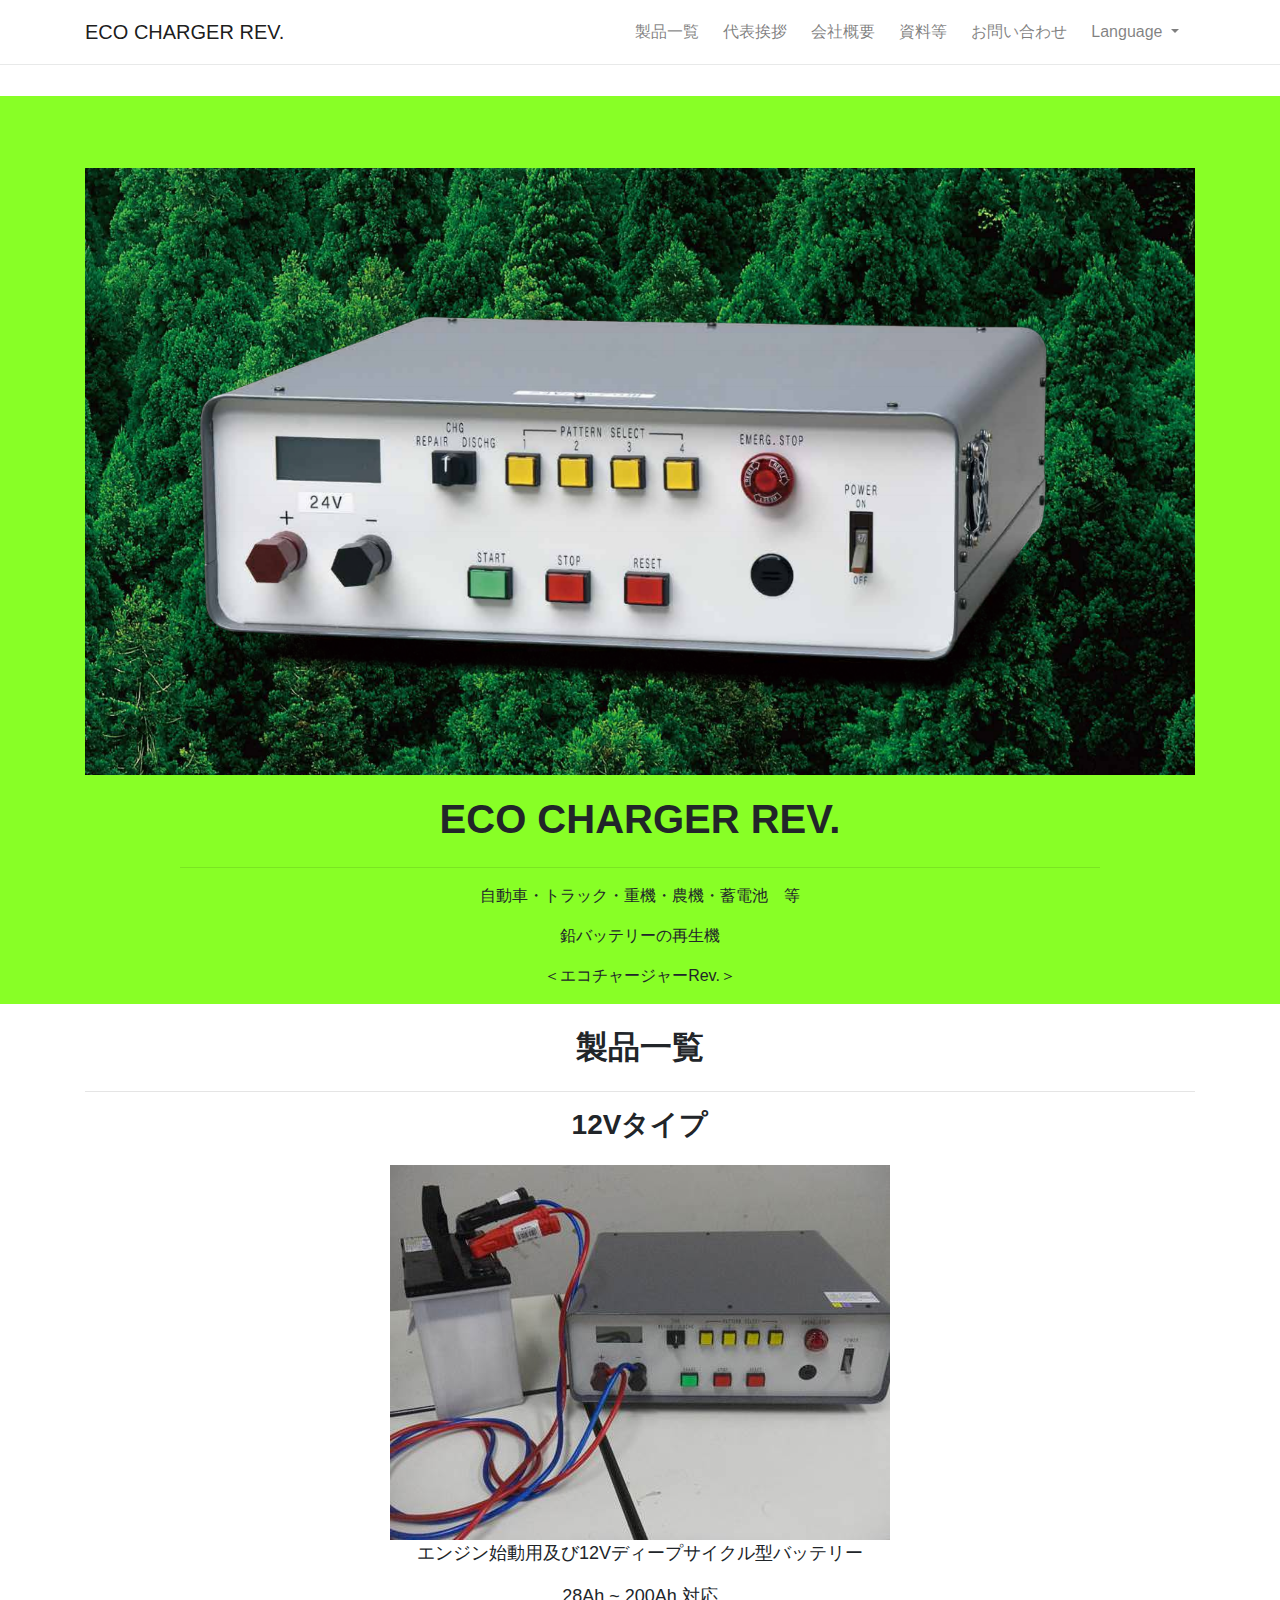
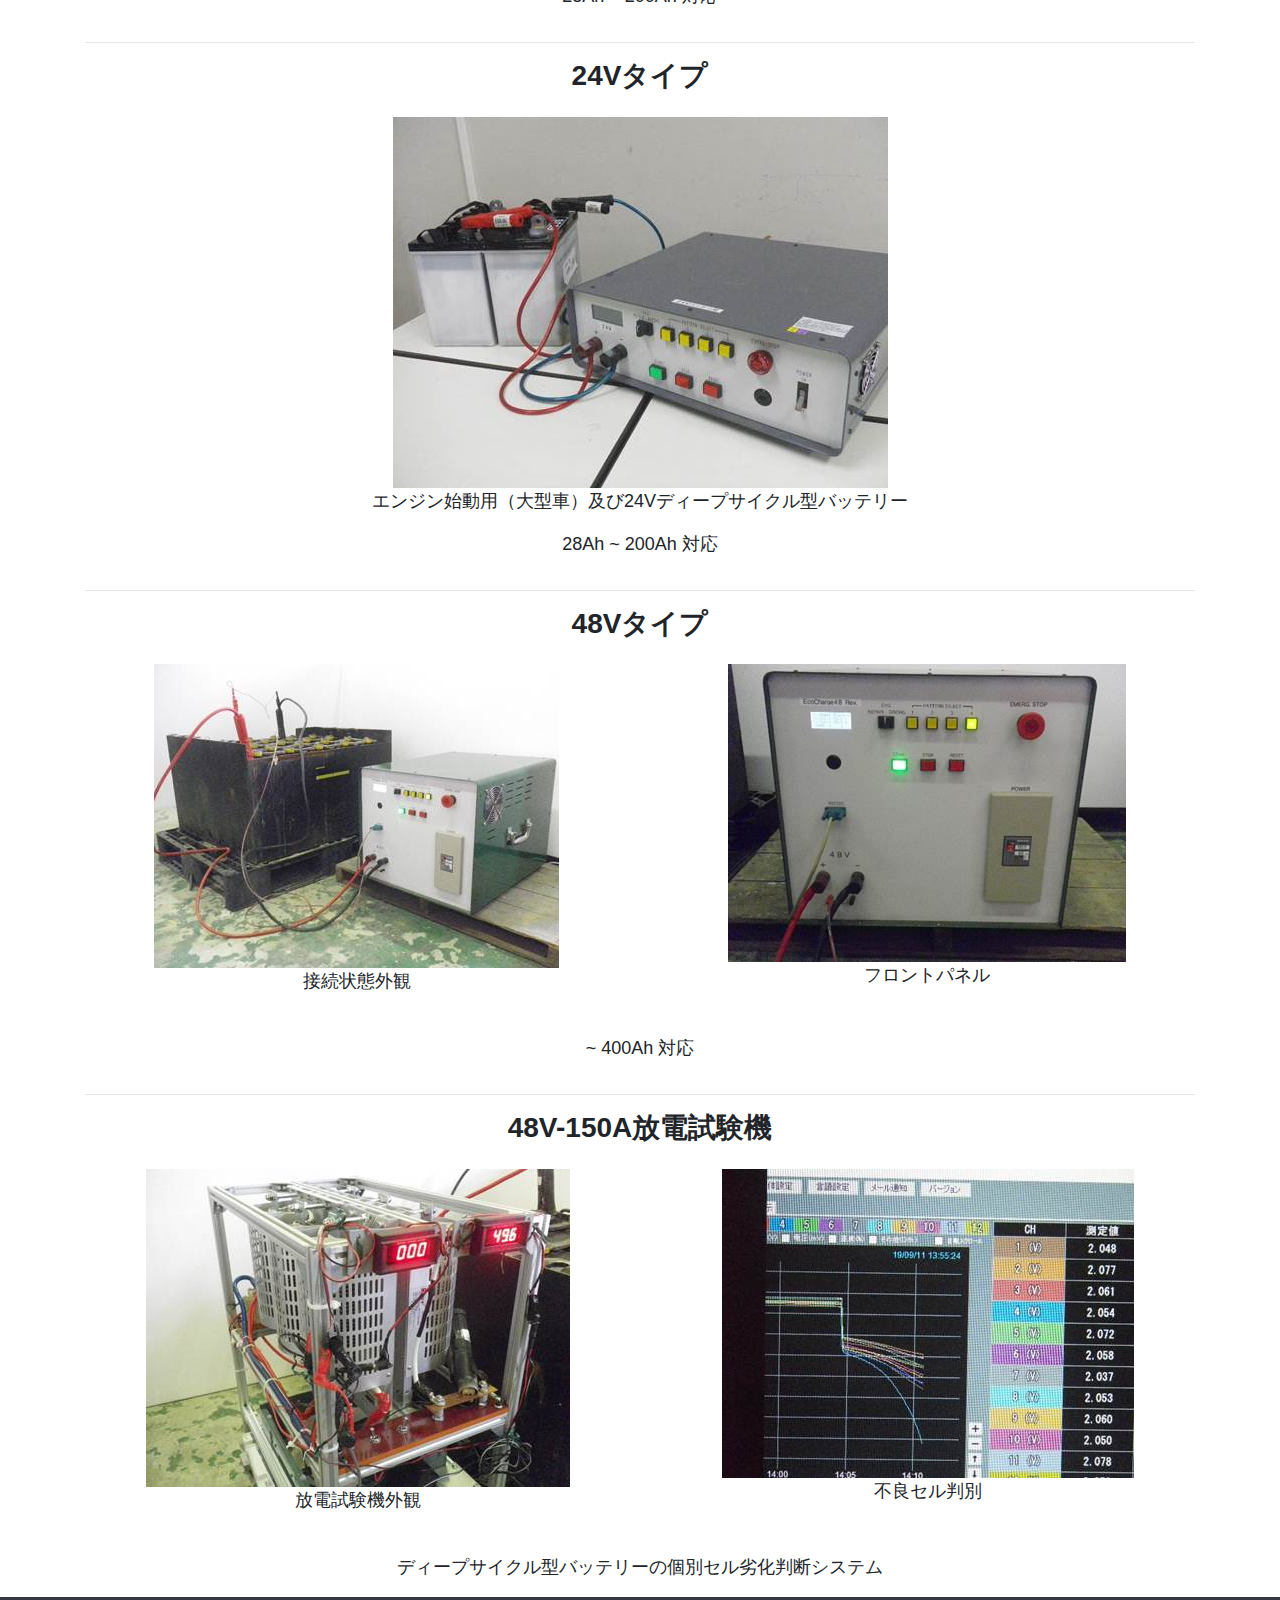
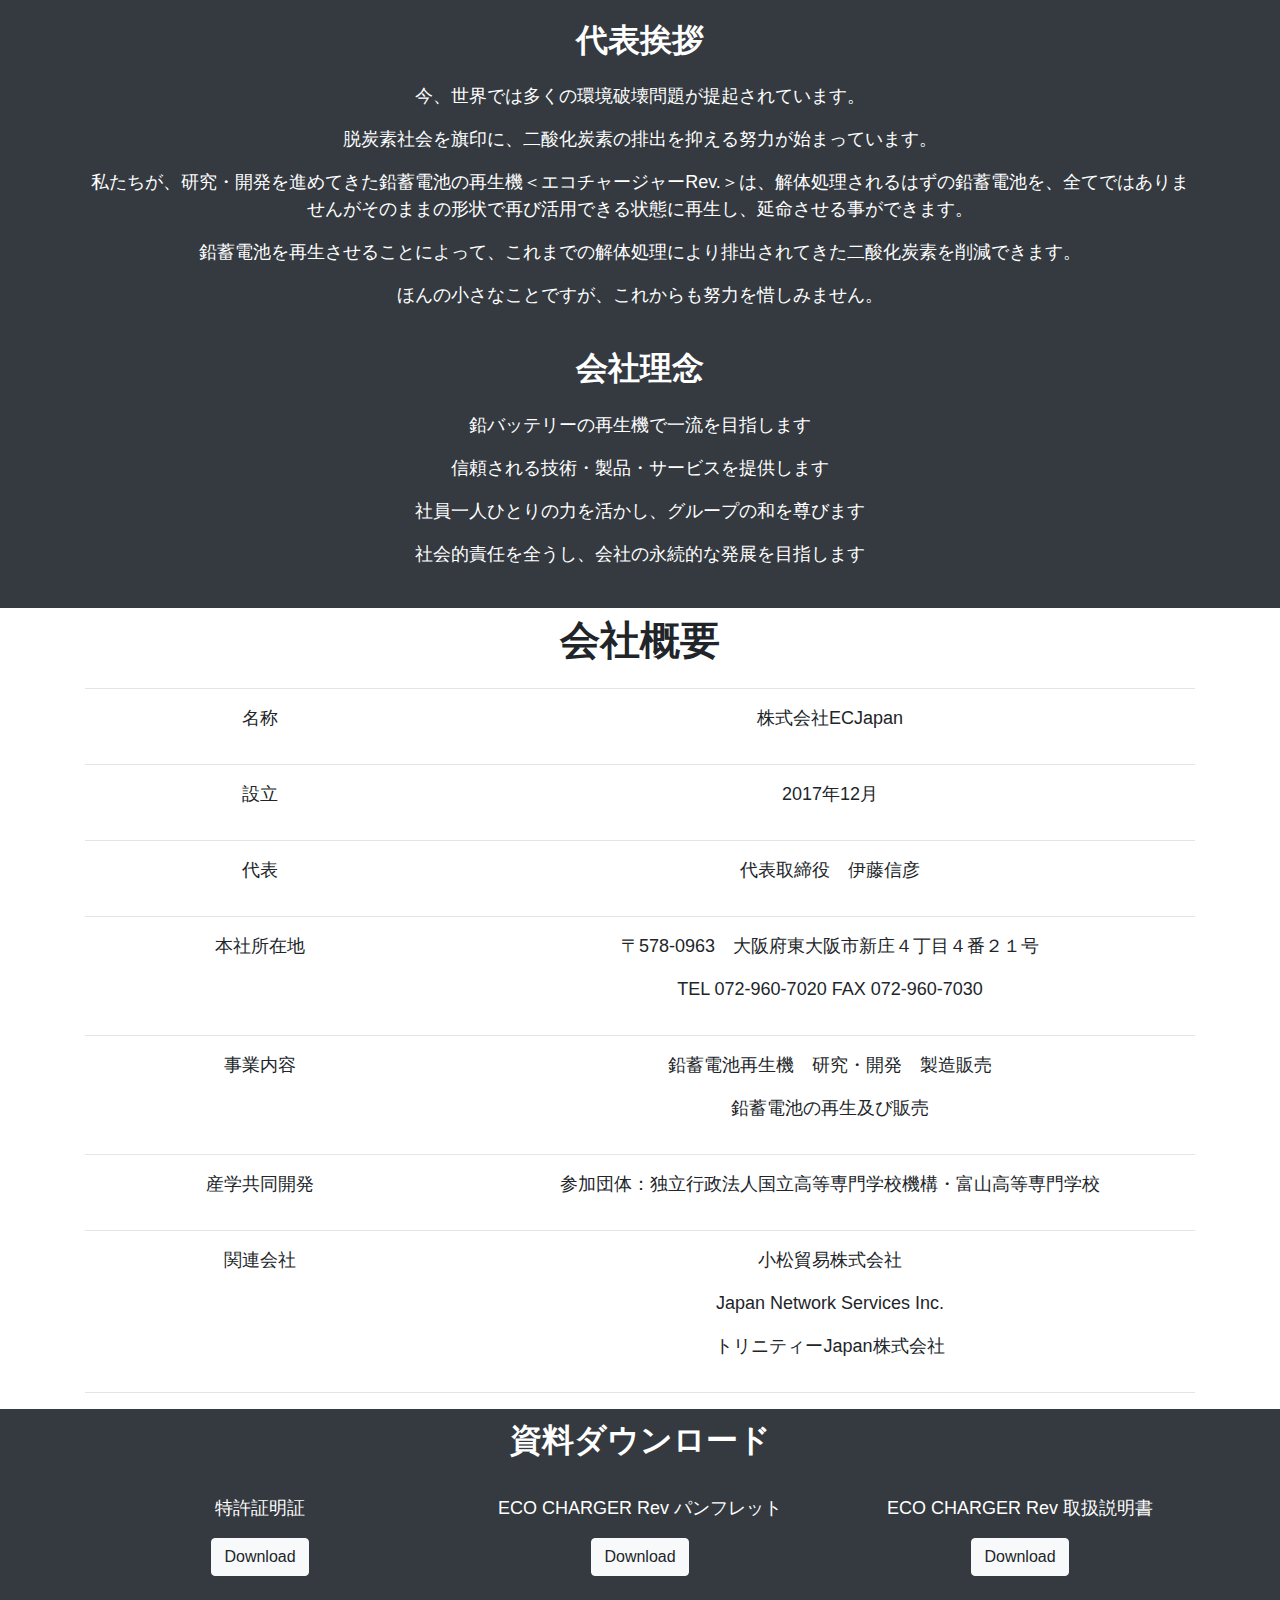
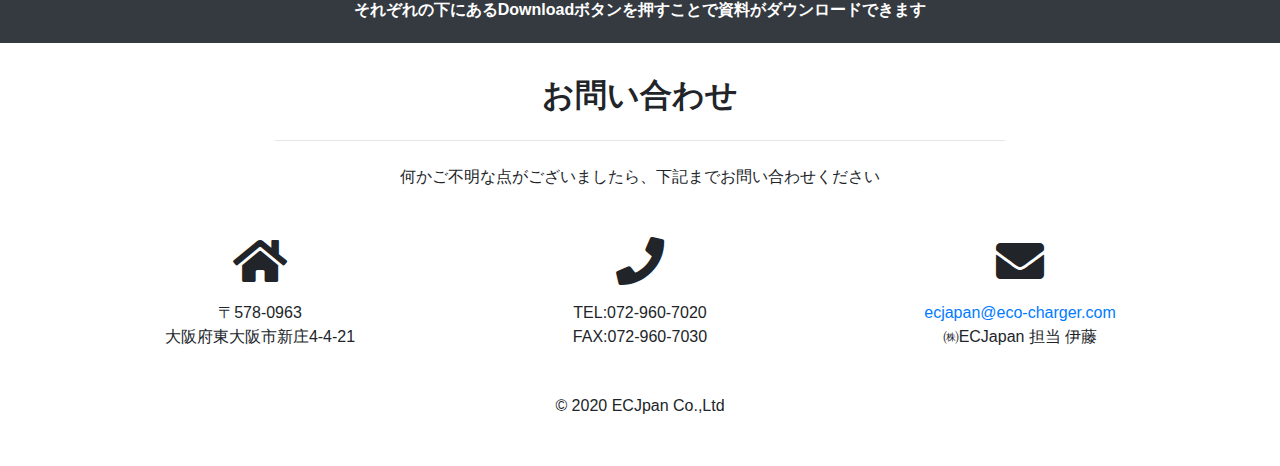
==== index.html @ 5249ccc1 "test" ====
<!DOCTYPE html>
<html lang="en" class="gr__mizumotolab_github_io"><head><meta http-equiv="Content-Type" content="text/html; charset=UTF-8">
  
  <meta name="viewport" content="width=device-width, initial-scale=1.0">
  <meta http-equiv="X-UA-Compatible" content="ie=edge">
  <title>鉛蓄電池再生機　ECO CHARGER REV.</title>
  <link rel="stylesheet" href="./CSS/stylesheet.css">
	<link rel="stylesheet" href="./CSS/bootstrap.min.css">
  <link rel="stylesheet" href="https://use.fontawesome.com/releases/v5.6.1/css/all.css">
  <script src="https://code.jquery.com/jquery-3.3.1.slim.min.js" integrity="sha384-q8i/X+965DzO0rT7abK41JStQIAqVgRVzpbzo5smXKp4YfRvH+8abtTE1Pi6jizo" crossorigin="anonymous"></script>
  <script src="https://cdnjs.cloudflare.com/ajax/libs/popper.js/1.14.6/umd/popper.min.js" integrity="sha384-wHAiFfRlMFy6i5SRaxvfOCifBUQy1xHdJ/yoi7FRNXMRBu5WHdZYu1hA6ZOblgut" crossorigin="anonymous"></script>
	<script src="js/bootstrap.min.js"></script>
</head>
<br>
<br>
hello
world
<br>
<br>
<body id="page-top" data-gr-c-s-loaded="true">
  <!-- Navigation -->
  <nav class="navbar navbar-expand-lg navbar-light fixed-top navbar-shrink bar" id="mainNav">
    <div class="container">
      <a class="navbar-brand js-scroll-trigger" href="https://mizumotolab.github.io/#page-top">ECO CHARGER REV.</a>
      <button class="navbar-toggler navbar-toggler-right" type="button" data-toggle="collapse" data-target="#navbarResponsive" aria-controls="navbarResponsive" aria-expanded="false" aria-label="Toggle navigation">
        <span class="navbar-toggler-icon"></span>
      </button>
      <div class="collapse navbar-collapse" id="navbarResponsive">
        <ul class="navbar-nav ml-auto">
          <li class="nav-item">
            <a class="nav-link js-scroll-trigger" href="https://mizumotolab.github.io/#products">製品一覧</a>
          </li>
          <li class="nav-item">
            <a class="nav-link js-scroll-trigger" href="https://mizumotolab.github.io/#greeting">代表挨拶</a>
          </li>
          <li class="nav-item">
            <a class="nav-link js-scroll-trigger" href="https://mizumotolab.github.io/#company-info">会社概要</a>
          </li>
          <li class="nav-item">
            <a class="nav-link js-scroll-trigger" href="https://mizumotolab.github.io/#introduce">資料等</a>
          </li>
          <li class="nav-item">
            <a class="nav-link js-scroll-trigger" href="https://mizumotolab.github.io/#contact">お問い合わせ</a>
          </li>
          <li class="nav-item dropdown">
            <a class="nav-link dropdown-toggle" href="https://mizumotolab.github.io/#" id="navbarDropdown" role="button" data-toggle="dropdown" aria-haspopup="true" aria-expanded="false">
              Language
            </a>
            <div class="dropdown-menu" aria-labelledby="navbarDropdown">
              <a class="dropdown-item" href="https://mizumotolab.github.io/#">日本語</a>
              <a class="dropdown-item" href="https://mizumotolab.github.io/#">English</a>
              <a class="dropdown-item" href="https://mizumotolab.github.io/#">中文</a>
            </div>
          </li>
        </ul>
      </div>
    </div>
  </nav>


  <header class="masthead text-center text-black d-flex">
		<div class="container d-block">
			<div class="top-img">
					<img src="./image/top-img.PNG">
			</div>
      <div class="row">
        <div class="col-lg-10 mx-auto">
          <h1 class="text-uppercase">
            <strong>ECO CHARGER Rev.</strong>
          </h1>
          <hr>
        </div>
        <div class="col-lg-8 mx-auto">
          <p class="text-faded">自動車・トラック・重機・農機・蓄電池　等</p>
          <p class="text-faded">鉛バッテリーの再生機</p>
          <p class="text-faded">＜エコチャージャーRev.＞</p>
        </div>
      </div>
    </div>
  </header>

  <section class="text-black" id = "products">
    <div class="container text-center">
      <br>
      <h2 class="mb-4">製品一覧</h2>
      <hr>
      <div class="row">
        <div class="col-lg-12 ml-auto text-center">
          <h3 class="mb-4">12Vタイプ</h3>
          <img src="./image/image002.jpg">
          <p class="description">エンジン始動用及び12Vディープサイクル型バッテリー</p>
          <p class="description">28Ah ~ 200Ah 対応</p>
        </div>
      </div>
      <hr>
      <div class="row">
        <div class="col-lg-12 ml-auto text-center">
          <h3 class="mb-4">24Vタイプ</h3>
          <img src="./image/image004.jpg">
          <p class="description">エンジン始動用（大型車）及び24Vディープサイクル型バッテリー</p>
          <p class="description">28Ah ~ 200Ah 対応</p>
        </div>
      </div>
      <hr>
      <div class="row">
        <div class="col-lg-12 ml-auto text-center">
          <h3 class="mb-4">48Vタイプ</h3>
          <div class="row">
            <div class="mx-auto d-block ml-auto text-center">
              <img src="./image/image008.jpg">
              <p class="description">接続状態外観</p>
            </div>
            <div class="mx-auto d-block ml-auto text-center">
              <img src="./image/image006.jpg">
              <p class="description">フロントパネル</p>
            </div>
          </div>
          <br>
          <p class="description"> ~ 400Ah 対応</p>
        </div>
      </div>
      <hr>
      <div class="row">
        <div class="col-lg-12 ml-auto text-center">
          <h3 class="mb-4">48V-150A放電試験機</h3>
          <div class="row">
            <div class="mx-auto d-block ml-auto text-center">
              <img src="./image/image012.jpg">
              <p class="description">放電試験機外観</p>
            </div>
            <div class="mx-auto d-block ml-auto text-center">
              <img src="./image/image010.jpg">
              <p class="description">不良セル判別</p>
            </div>
          </div>
          <br>
          <p class="description">ディープサイクル型バッテリーの個別セル劣化判断システム</p>
        </div>
      </div>
    </div>
  </section>

  <section class="bg-dark text-white" id="greeting">
    <div class="container text-center">
      <br>
			<h2 class="mb-4">代表挨拶</h2>
			<div class="row">
        <div class="col-lg-12 ml-auto text-center">
          <p class="description">今、世界では多くの環境破壊問題が提起されています。</p>
          <p class="description">脱炭素社会を旗印に、二酸化炭素の排出を抑える努力が始まっています。</p>
          <p class="description">私たちが、研究・開発を進めてきた鉛蓄電池の再生機＜エコチャージャーRev.＞は、解体処理されるはずの鉛蓄電池を、全てではありませんがそのままの形状で再び活用できる状態に再生し、延命させる事ができます。</p>
          <p class="description">鉛蓄電池を再生させることによって、これまでの解体処理により排出されてきた二酸化炭素を削減できます。</p>
          <p class="description">ほんの小さなことですが、これからも努力を惜しみません。</p>
        </div>
      </div>
      <br>
      <h2 class="mb-4">会社理念</h2>
      <div class="row">
      <div class="col-lg-12 ml-auto text-center">
          <p class="description">鉛バッテリーの再生機で一流を目指します</p>
          <p class="description">信頼される技術・製品・サービスを提供します</p>
          <p class="description">社員一人ひとりの力を活かし、グループの和を尊びます</p>
          <p class="description">社会的責任を全うし、会社の永続的な発展を目指します</p>
        </div>
      </div>
      <br>
    </div>
  </section>

  <section class="text-black" id="company-info">
    <div class="container text-center">
      <h1 class="text-uppercase">会社概要</h1>
      <hr>
			<div class="row">
				<div class="col-lg-4 ml-auto text-center">
					<p class="description">名称</p>
				</div>
				<div class="col-lg-8 ml-auto text-center">
					<p class="description">株式会社ECJapan</p>
				</div>
      </div>
      <hr>
			<div class="row">
				<div class="col-lg-4 ml-auto text-center">
					<p class="description">設立</p>
				</div>
				<div class="col-lg-8 ml-auto text-center">
					<p class="description">2017年12月</p>
				</div>
      </div>
      <hr>
			<div class="row">
				<div class="col-lg-4 ml-auto text-center">
					<p class="description">代表</p>
				</div>
				<div class="col-lg-8 ml-auto text-center">
					<p class="description">代表取締役　伊藤信彦</p>
				</div>
      </div>
      <hr>
			<div class="row">
				<div class="col-lg-4 ml-auto text-center">
					<p class="description">本社所在地</p>
				</div>
				<div class="col-lg-8 ml-auto text-center">
          <p class="description">〒578-0963　大阪府東大阪市新庄４丁目４番２１号</p>
          <p class="description">TEL 072-960-7020    FAX 072-960-7030</p>
				</div>
      </div>
      <hr>
			<div class="row">
				<div class="col-lg-4 ml-auto text-center">
					<p class="description">事業内容</p>
				</div>
				<div class="col-lg-8 ml-auto text-center">
          <p class="description">鉛蓄電池再生機　研究・開発　製造販売</p>
          <p class="description">鉛蓄電池の再生及び販売</p>
				</div>
      </div>
      <hr>
			<div class="row">
				<div class="col-lg-4 ml-auto text-center">
					<p class="description">産学共同開発</p>
				</div>
				<div class="col-lg-8 ml-auto text-center">
					<p class="description">参加団体：独立行政法人国立高等専門学校機構・富山高等専門学校</p>
				</div>
      </div>
      <hr>
			<div class="row">
				<div class="col-lg-4 ml-auto text-center">
					<p class="description">関連会社</p>
				</div>
				<div class="col-lg-8 ml-auto text-center">
          <p class="description">小松貿易株式会社</p>
					<p class="description">Japan Network Services Inc.</p>
					<p class="description">トリニティーJapan株式会社</p>
				</div>
      </div>
      <hr>
    </div>
  </section>

  <section class="bg-dark text-white" id="introduce">
    <div class="container text-center">
			<h2 class="mb-4 ">資料ダウンロード</h2>
			<div class="row">
				<div class="col-lg-4 ml-auto text-center">
					<p class="description">特許証明証</p>
					<a class="btn btn-light btn-xl sr-button" href="https://mizumotolab.github.io/download/H25-094%E7%89%B9%E8%A8%B1%E8%A8%BC.pdf" 　download="Patent.pdf">Download</a>
				</div>
				<div class="col-lg-4 ml-auto text-center">
					<p class="description">ECO CHARGER Rev パンフレット</p>
					<a class="btn btn-light btn-xl sr-button" href="https://mizumotolab.github.io/download/Pamphlet.pdf" download="Pamphlet.pdf">Download</a>
				</div>
				<div class="col-lg-4 mr-auto text-center">
					<p class="description">ECO CHARGER Rev 取扱説明書</p>
					<a class="btn btn-light btn-xl sr-button" href="https://mizumotolab.github.io/download/manual.pdf" download="manual.docx">Download</a>
				</div>
			</div>
			<h4>それぞれの下にあるDownloadボタンを押すことで資料がダウンロードできます</h4>
    </div>
  </section>

  <section id="contact">
    <div class="container">
      <div class="row">
        <div class="col-lg-8 mx-auto text-center">
          <h2 class="section-heading">お問い合わせ</h2>
          <hr class="my-4">
          <p class="mb-5">何かご不明な点がございましたら、下記までお問い合わせください</p>
        </div>
      </div>
      <div class="row">
				<div class="col-lg-4 ml-auto text-center">
					<i class="fas fa-home fa-3x mb-3 sr-contact-1"></i>
					<p>〒578-0963</p>
					<p>大阪府東大阪市新庄4-4-21</p>
				</div>
        <div class="col-lg-4 ml-auto text-center">
          <i class="fas fa-phone fa-3x mb-3 sr-contact-1"></i>
					<p>TEL:072-960-7020</p>
					<p>FAX:072-960-7030</p>
        </div>
        <div class="col-lg-4 mr-auto text-center">
          <i class="fas fa-envelope fa-3x mb-3 sr-contact-2"></i>
          <p>
            <a href="mailto:your-email@your-domain.com">ecjapan@eco-charger.com</a>
					</p>
					<p>㈱ECJapan	担当 伊藤</p>
        </div>
			</div>
			<div class="row">
					<div class="col-lg-8 mx-auto text-center">
						<p class="mb-5 copylight">© 2020 ECJpan Co.,Ltd</p>
					</div>
				</div>
    </div>
  </section>


</body></html>
---- CSS/stylesheet.css ----
#mainNav {
  border-bottom: 1px solid rgba(33,37,41,.1);
  background-color: #fff;
  -webkit-transition: all .2s;
  transition: all .2s;
  padding: 12px;
}

.bar{
  padding: 8px 24px;
}

.top-img {
  margin: 72px 0px 12px;
}

.masthead img {
  width: 100%; 
  display: block;
}

header {
  background-color: rgb(136, 255, 38);
}

#introduce h2{
  padding: 12px;
}

#introduce h4{
  padding: 24px;
  font-size: 16px;
}

.text-uppercase{
  padding: 8px;
}

#contact p {
  margin: 0px;
}

.description{
  font-size: 18px;
}

#contact .copylight {
  margin: 45px auto;
}

.section-heading {
  margin: 25px;
}
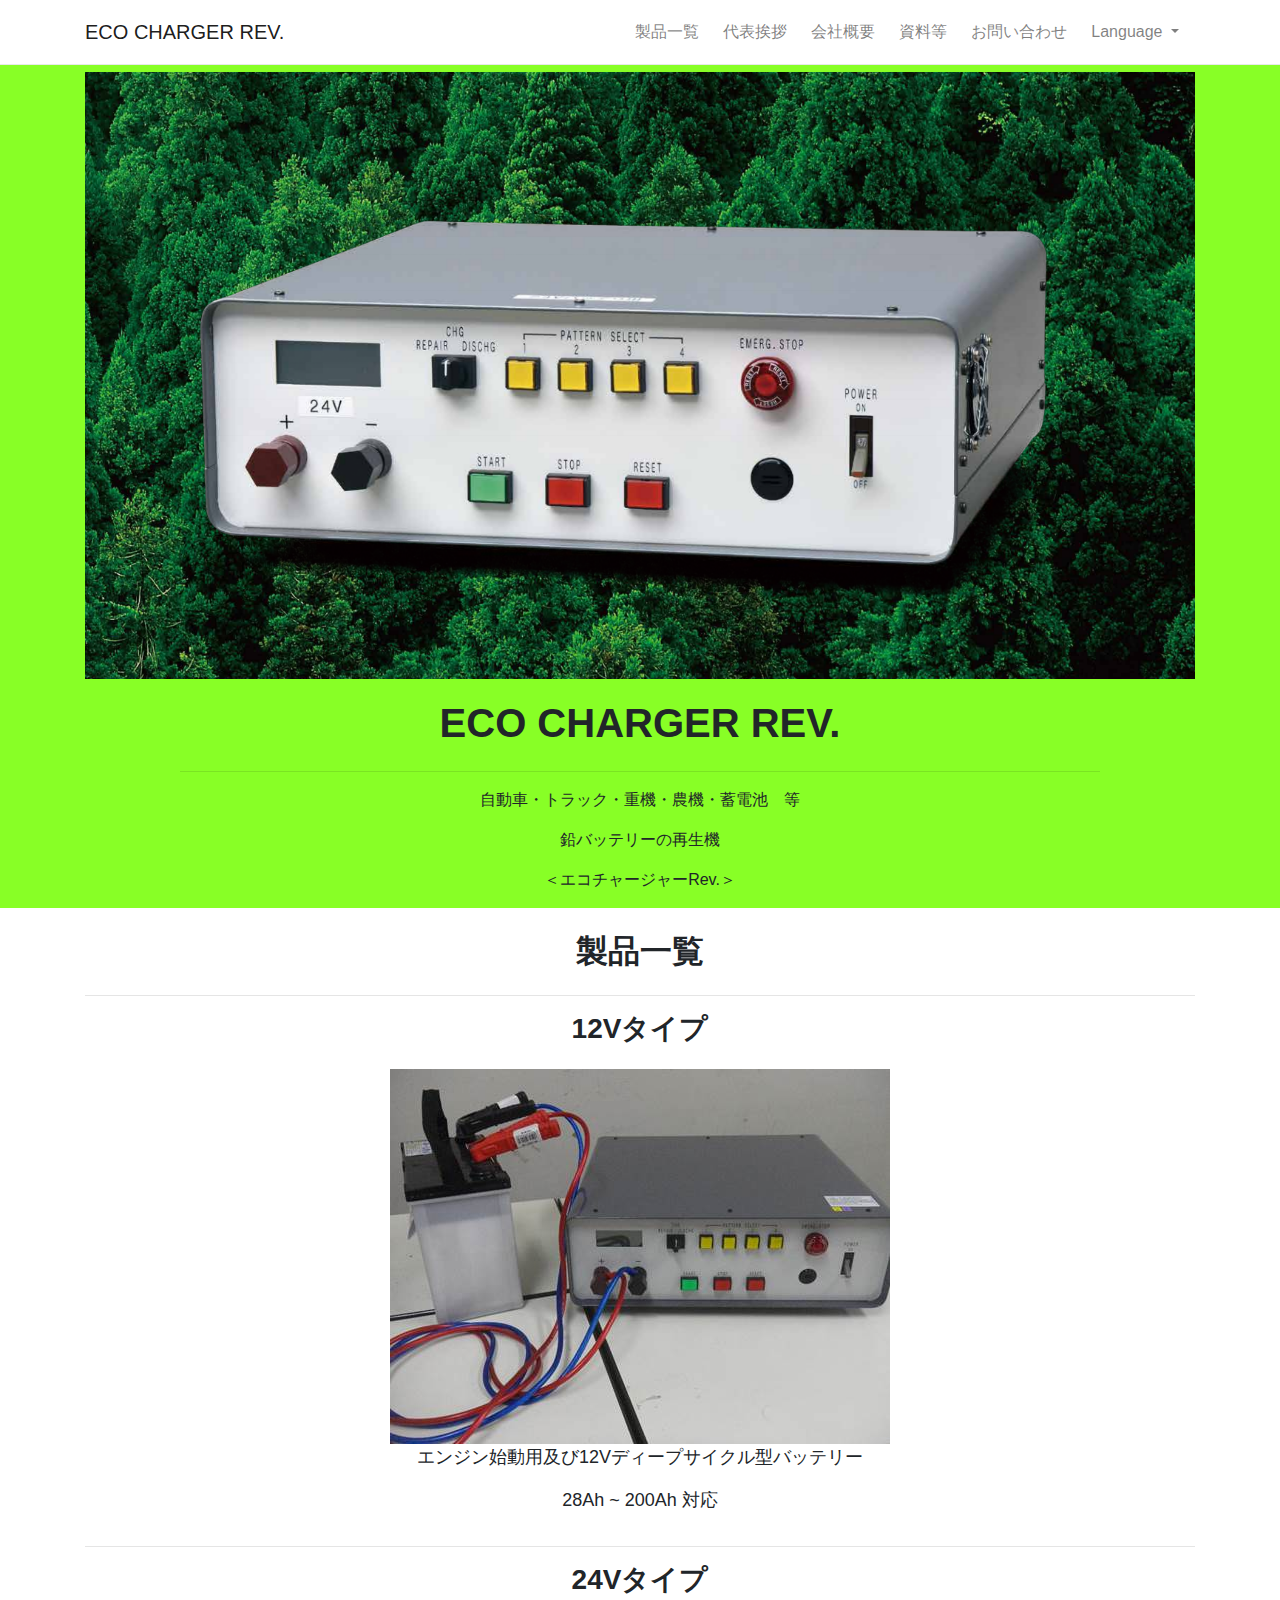
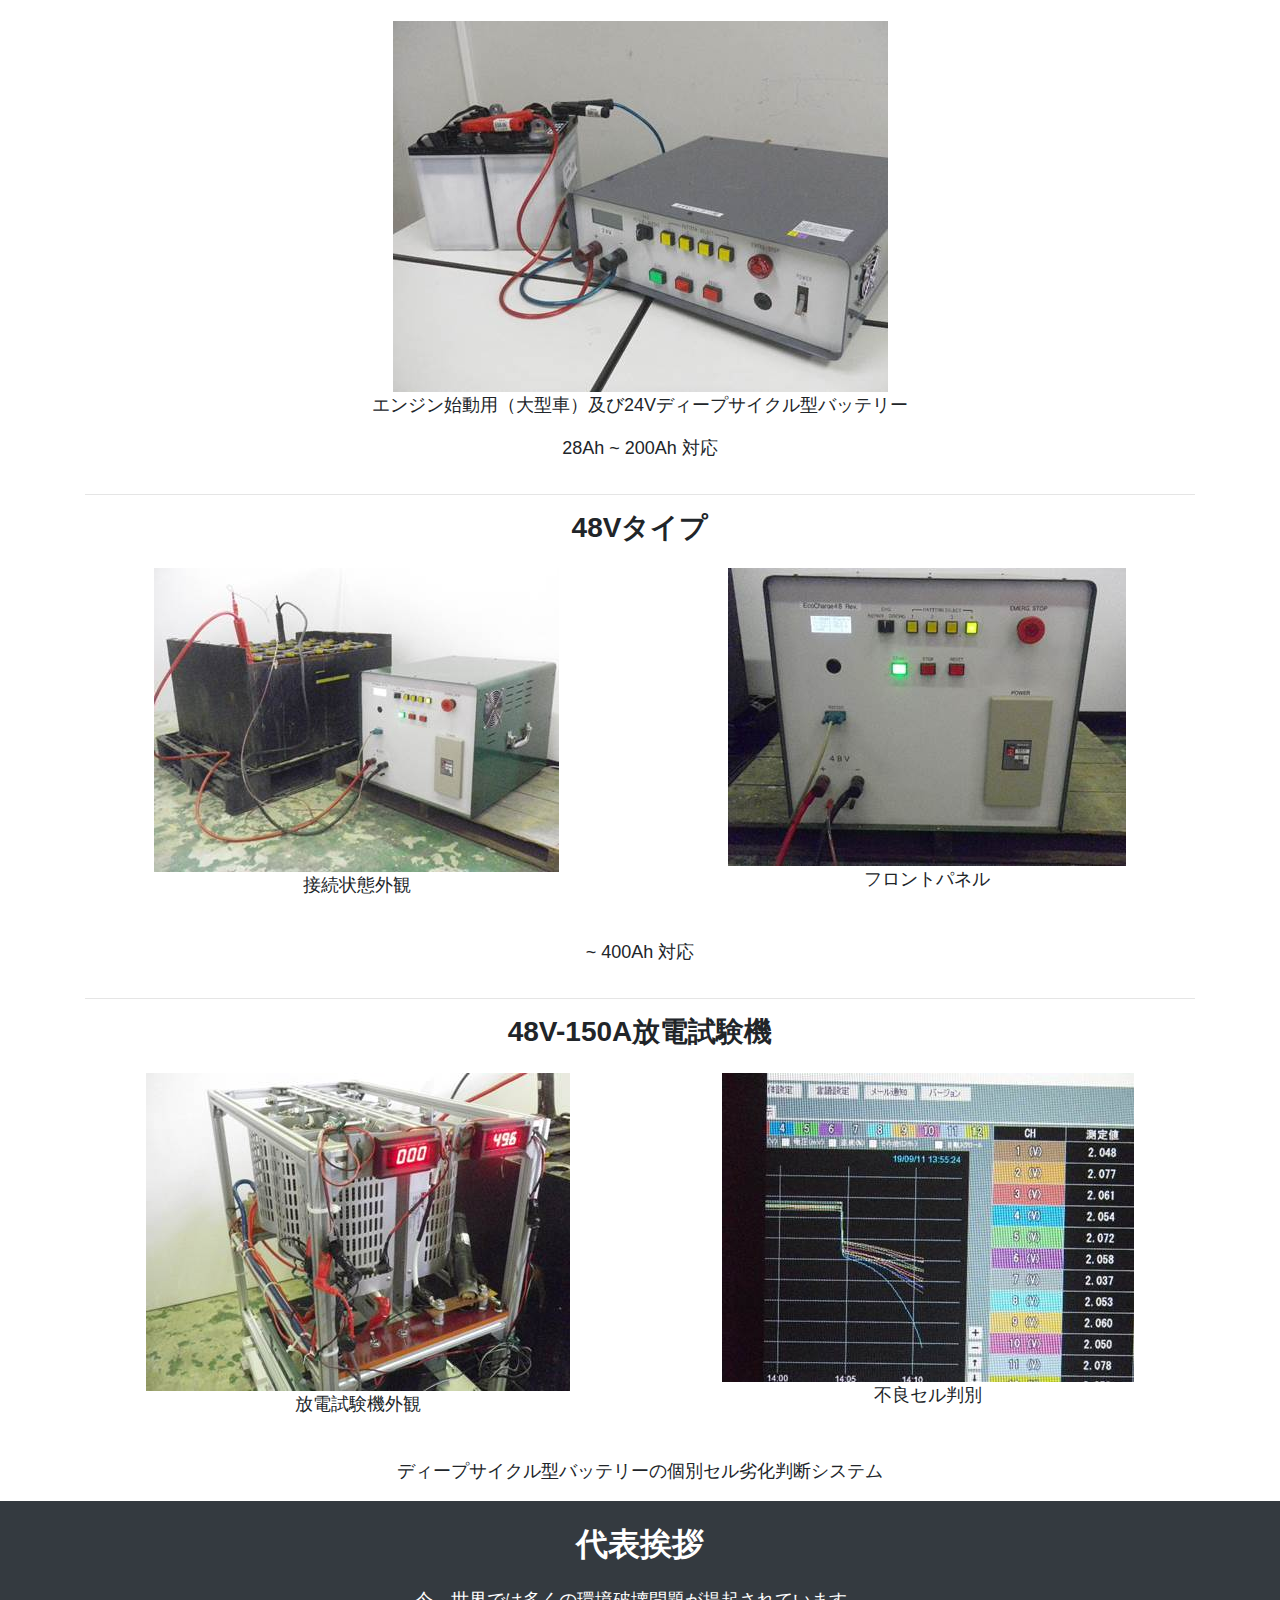
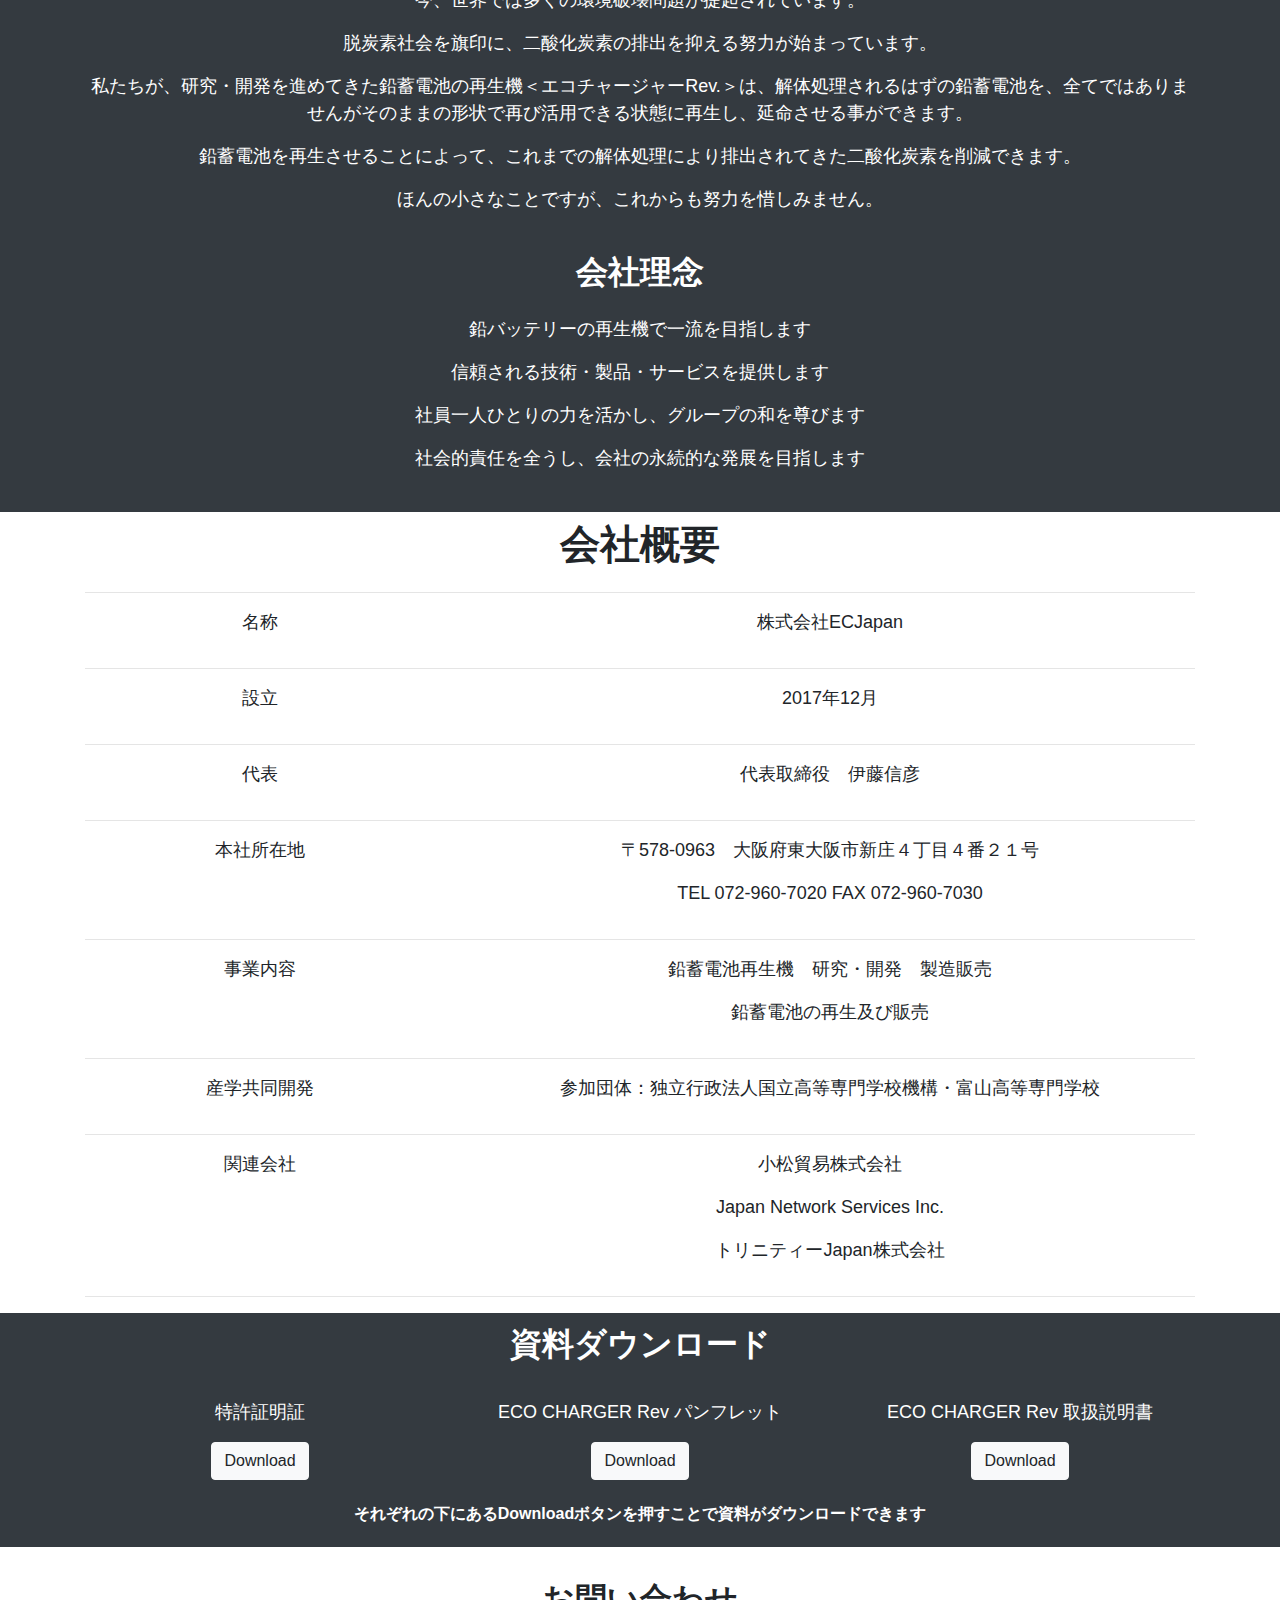
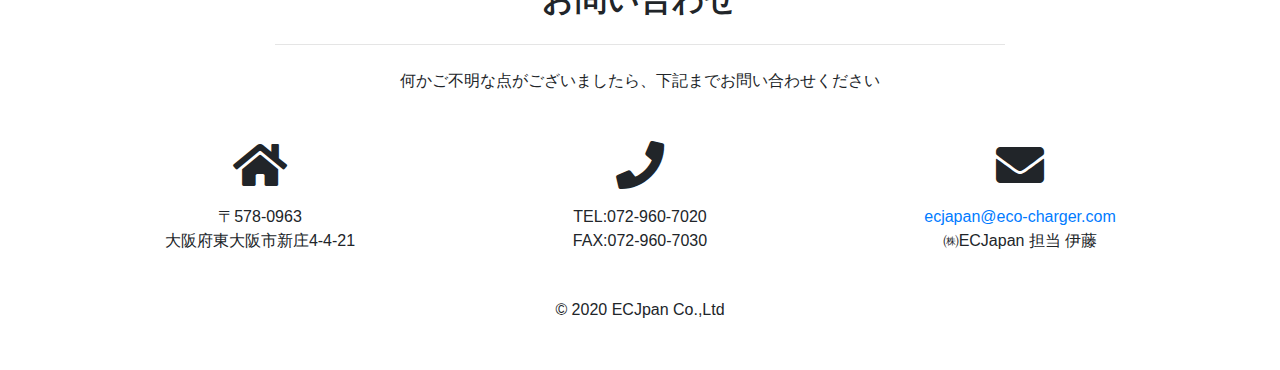
==== commit 0af2c1da: "Revert "test"" ====
--- a/index.html
+++ b/index.html
@@ -11,12 +11,7 @@
   <script src="https://cdnjs.cloudflare.com/ajax/libs/popper.js/1.14.6/umd/popper.min.js" integrity="sha384-wHAiFfRlMFy6i5SRaxvfOCifBUQy1xHdJ/yoi7FRNXMRBu5WHdZYu1hA6ZOblgut" crossorigin="anonymous"></script>
 	<script src="js/bootstrap.min.js"></script>
 </head>
-<br>
-<br>
-hello
-world
-<br>
-<br>
+
 <body id="page-top" data-gr-c-s-loaded="true">
   <!-- Navigation -->
   <nav class="navbar navbar-expand-lg navbar-light fixed-top navbar-shrink bar" id="mainNav">
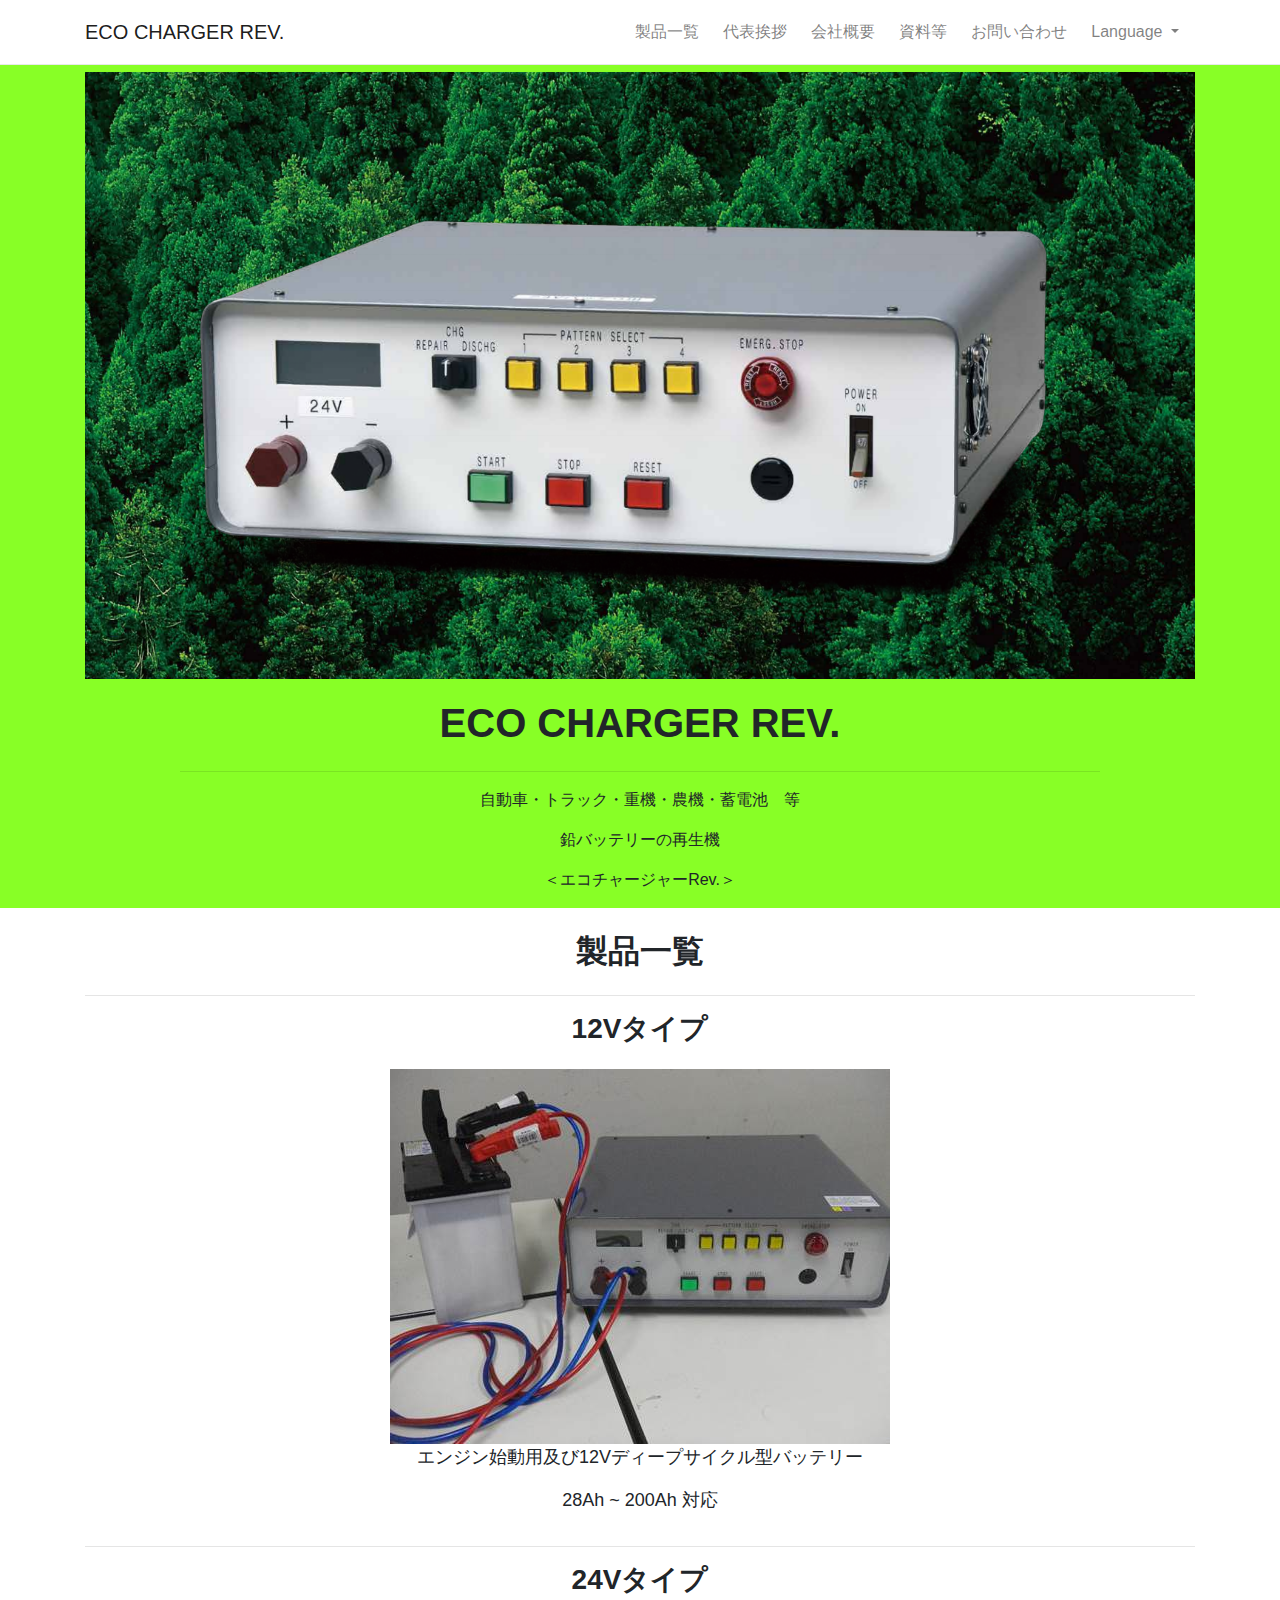
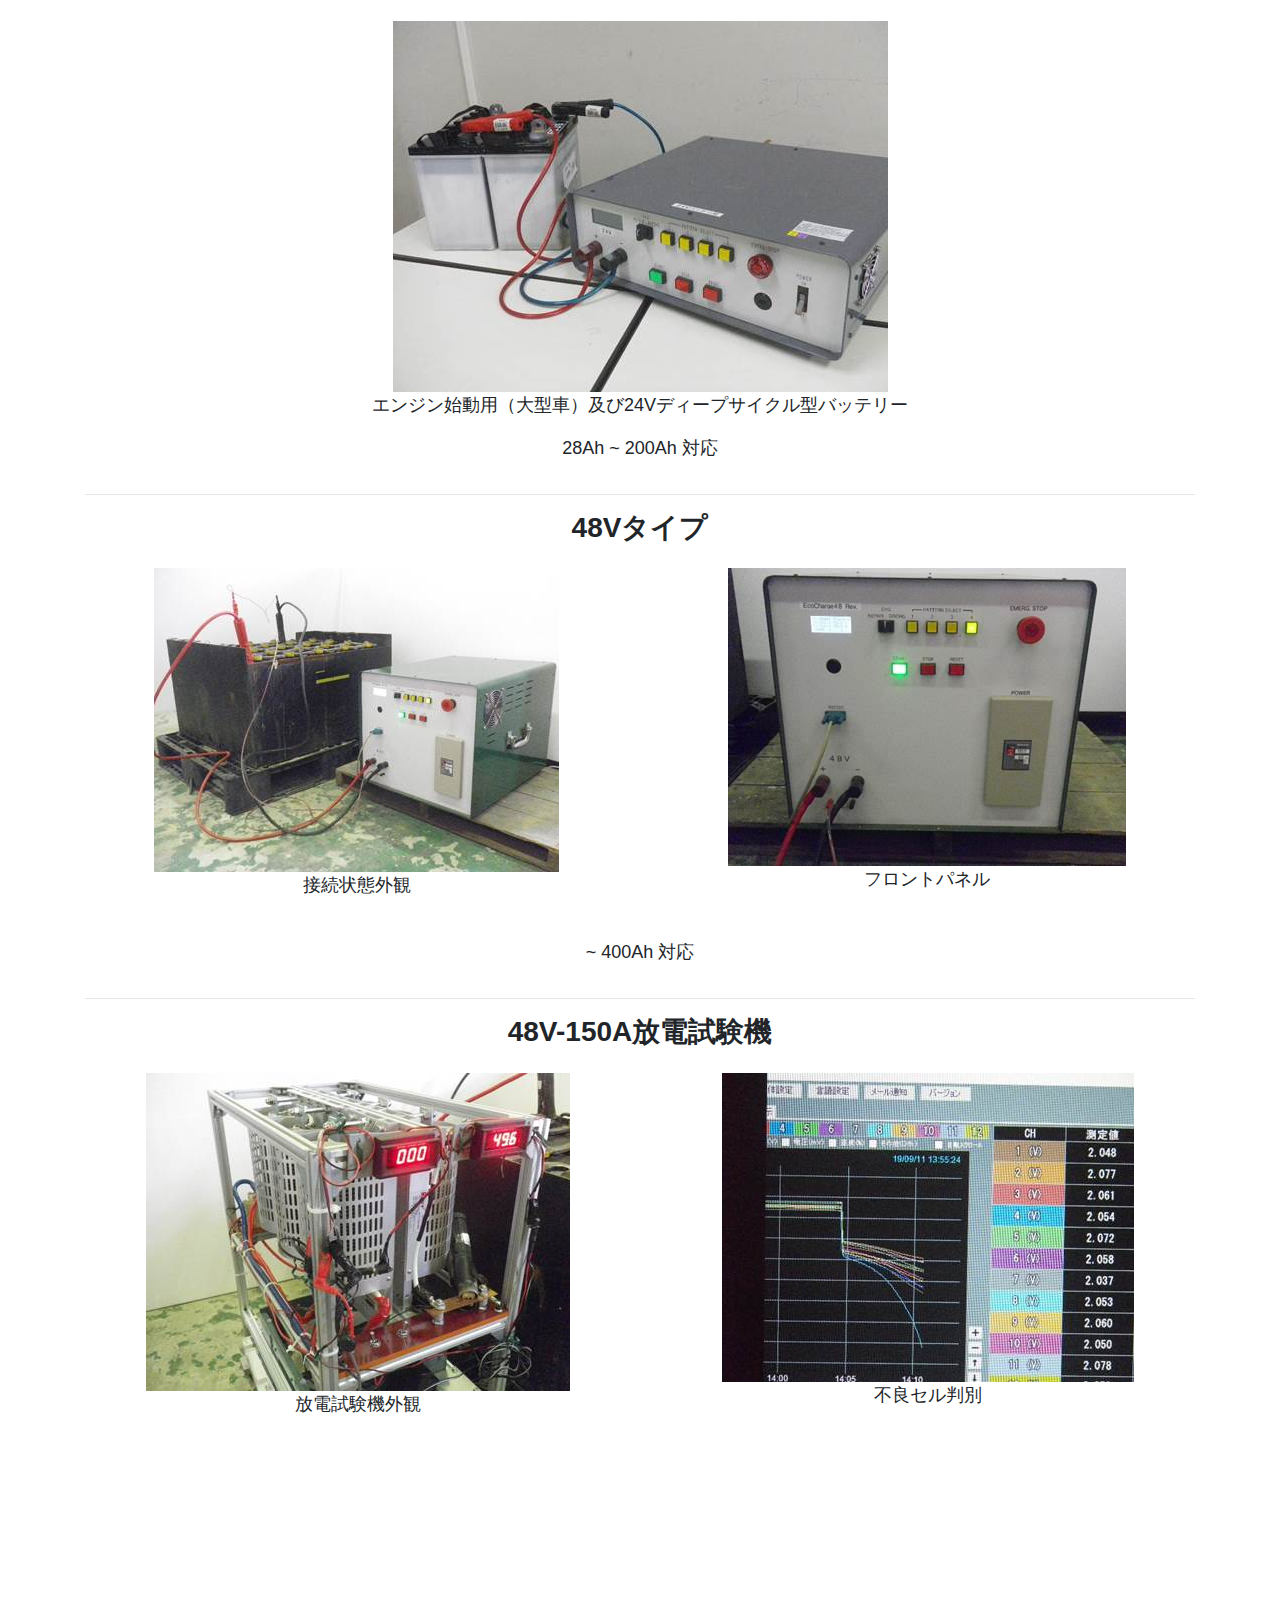
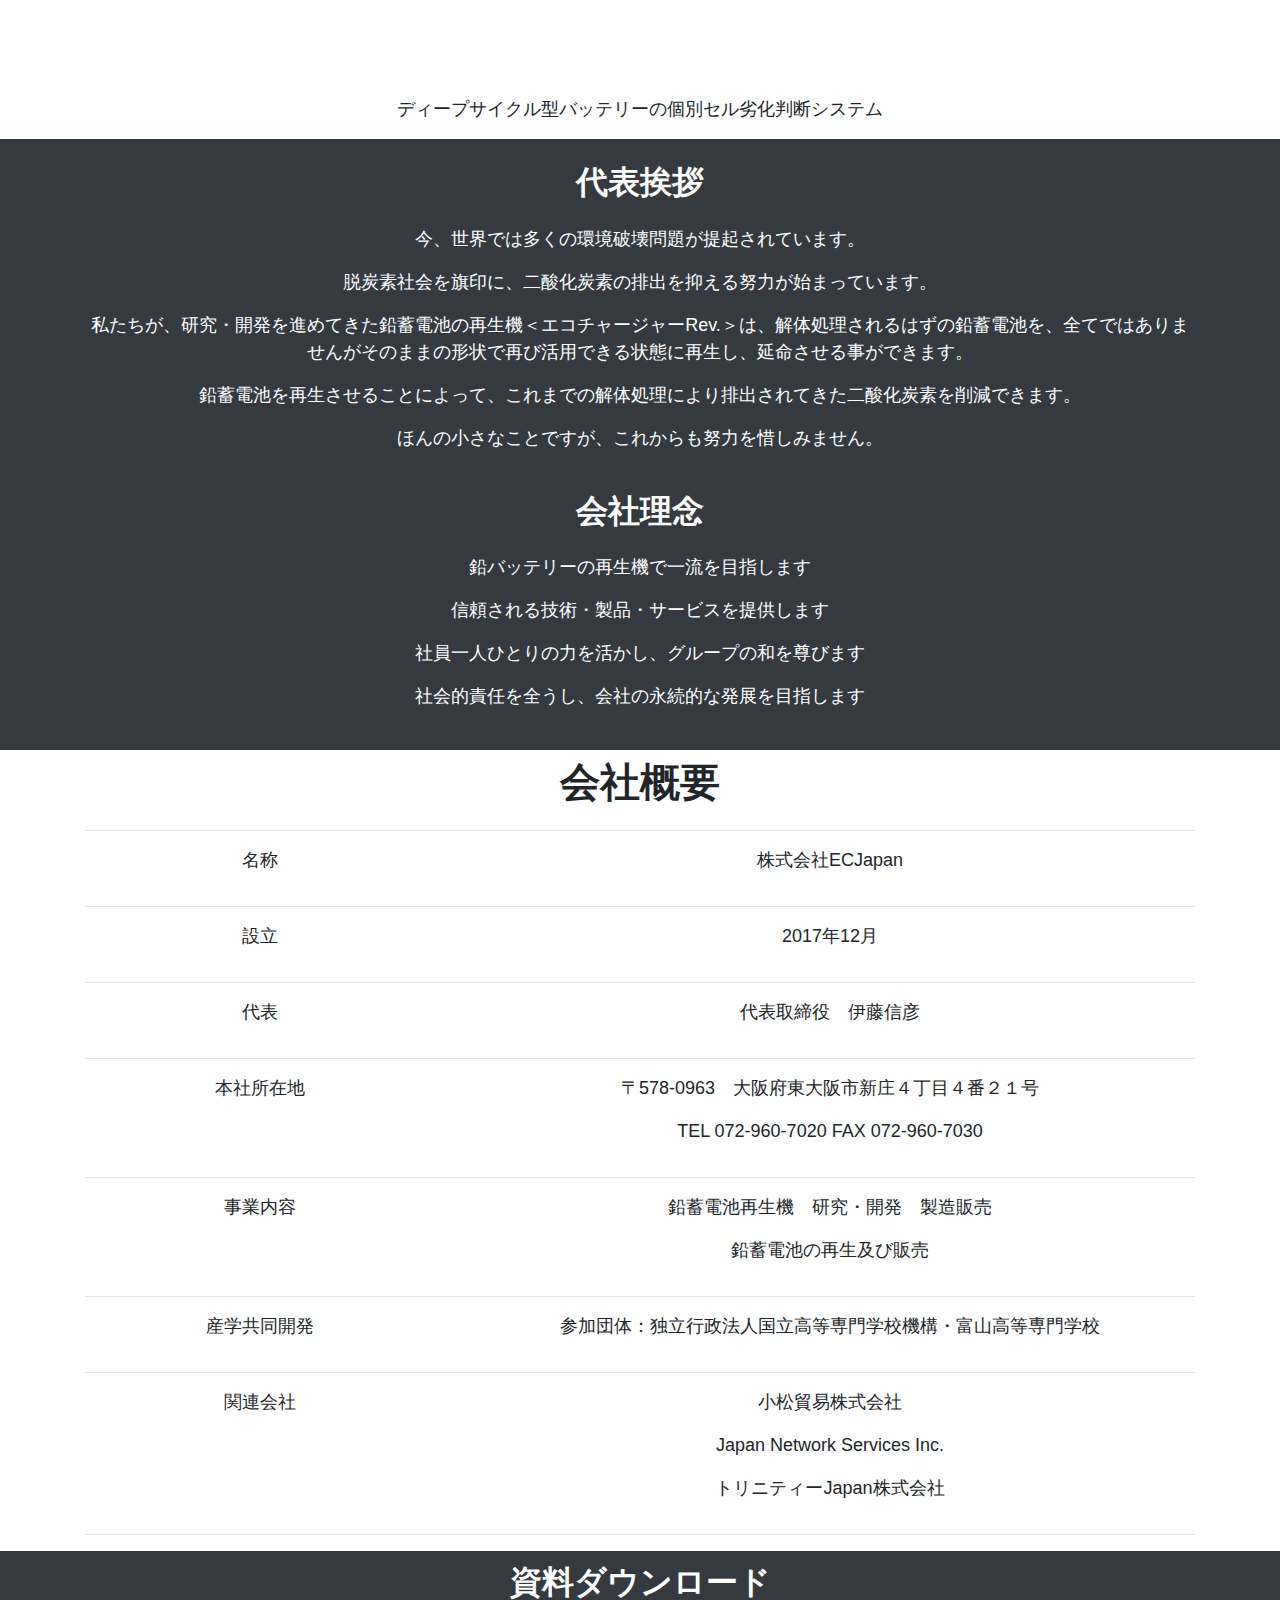
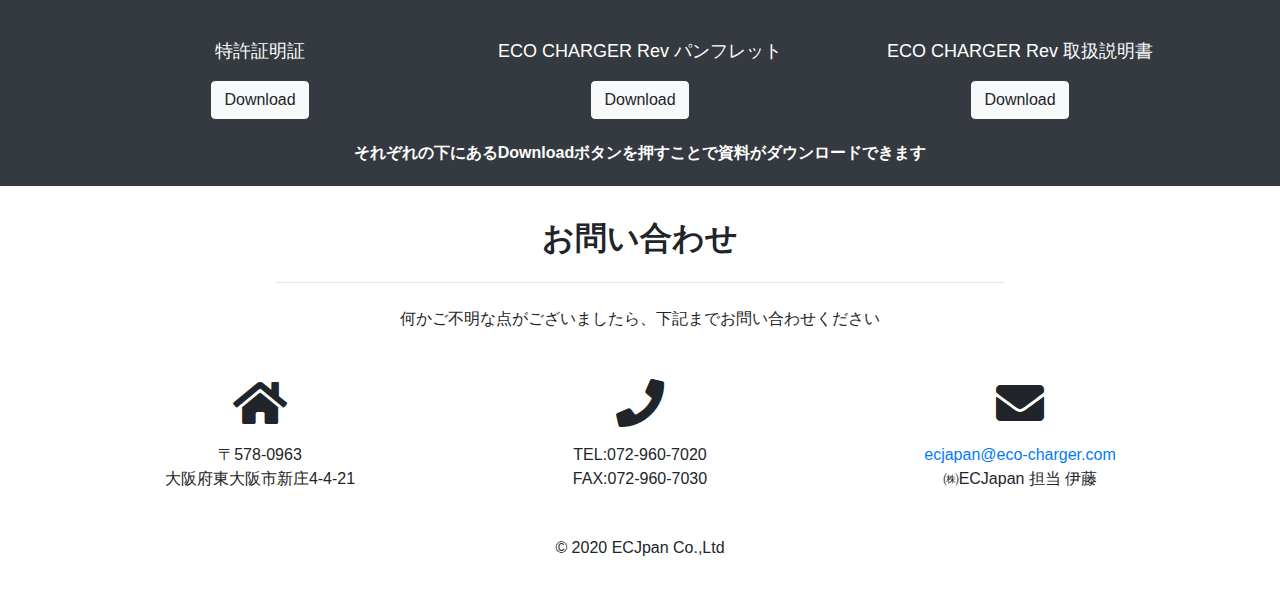
==== commit cde771c5: "add embed youtube" ====
--- a/index.html
+++ b/index.html
@@ -122,10 +122,16 @@
             <div class="mx-auto d-block ml-auto text-center">
               <img src="./image/image012.jpg">
               <p class="description">放電試験機外観</p>
+              <div class="embed-responsive embed-responsive-16by9">
+                <iframe class="embed-responsive-item" src="https://youtu.be/NgCo2zvxLIM" allowfullscreen></iframe>
+              </div>
             </div>
             <div class="mx-auto d-block ml-auto text-center">
               <img src="./image/image010.jpg">
               <p class="description">不良セル判別</p>
+              <div class="embed-responsive embed-responsive-16by9">
+                <iframe class="embed-responsive-item" src="https://youtu.be/dGXmpJUNy_g" allowfullscreen></iframe>
+              </div>
             </div>
           </div>
           <br>
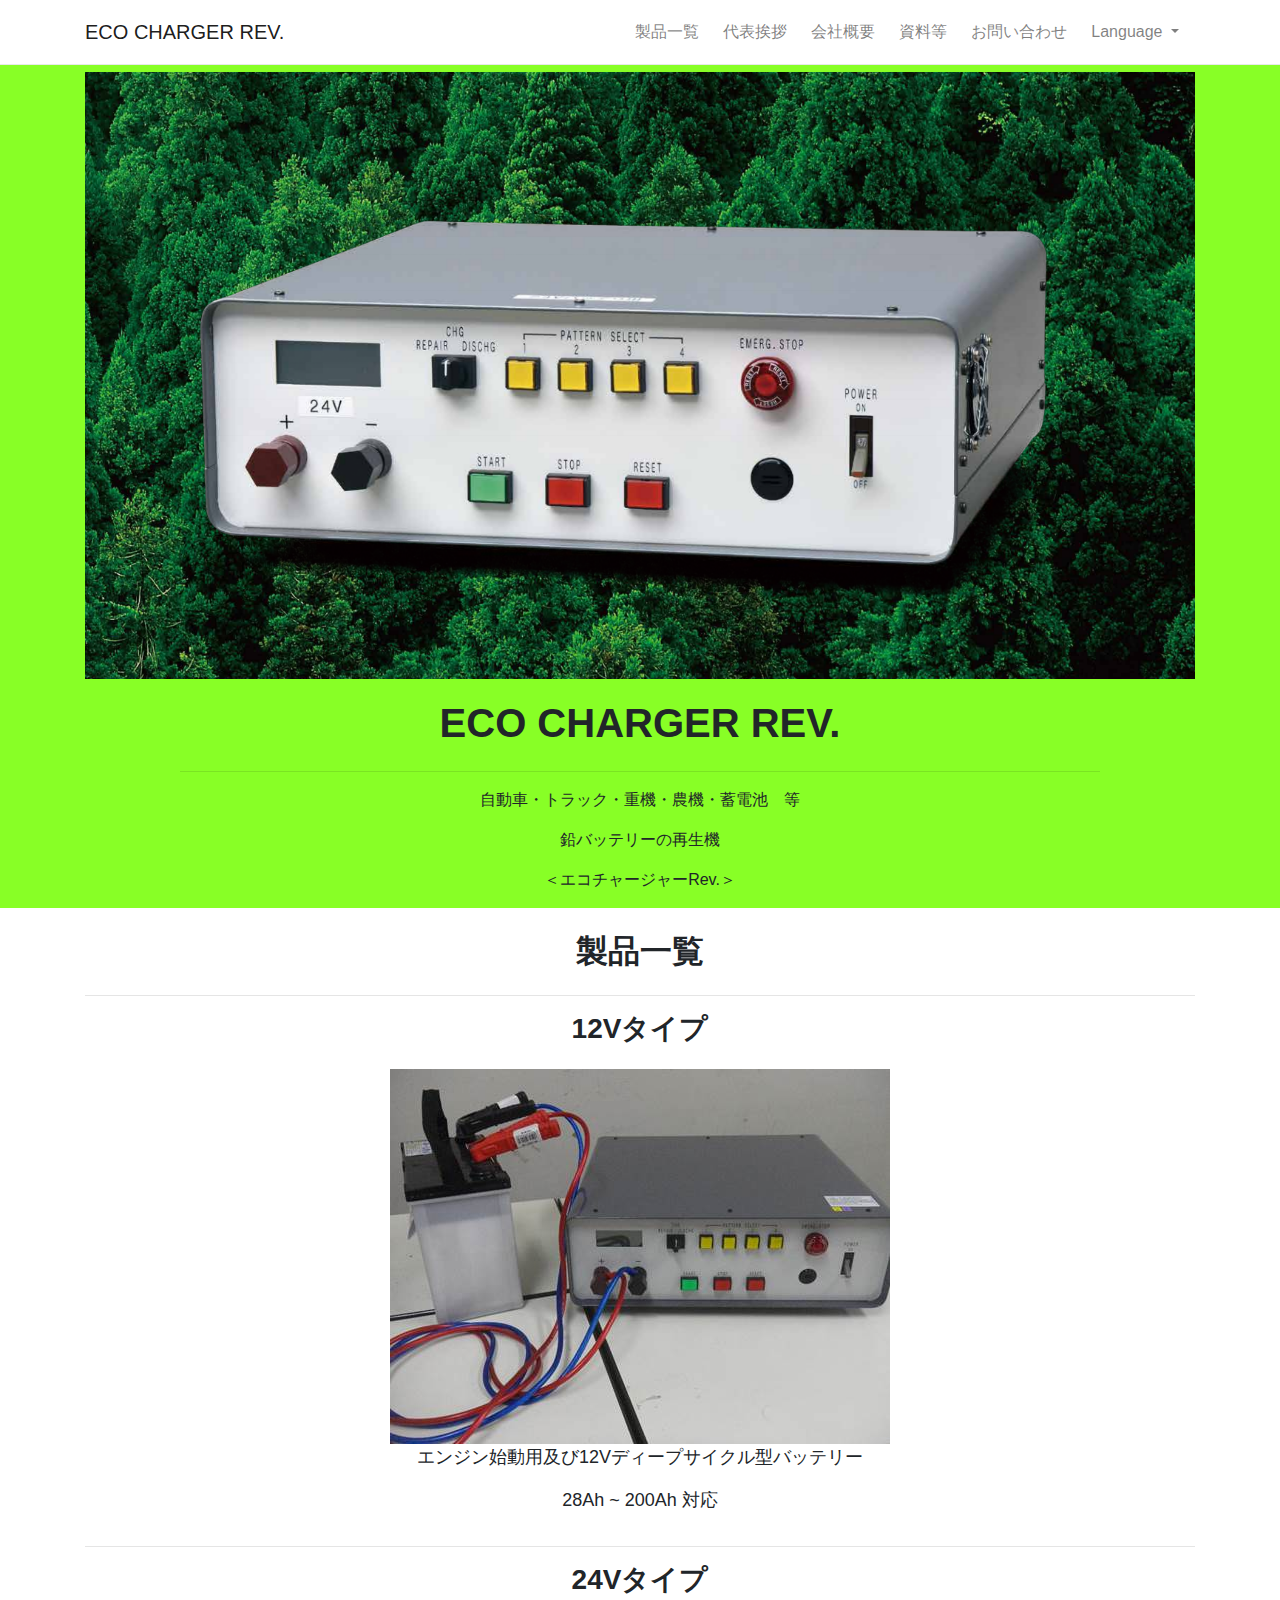
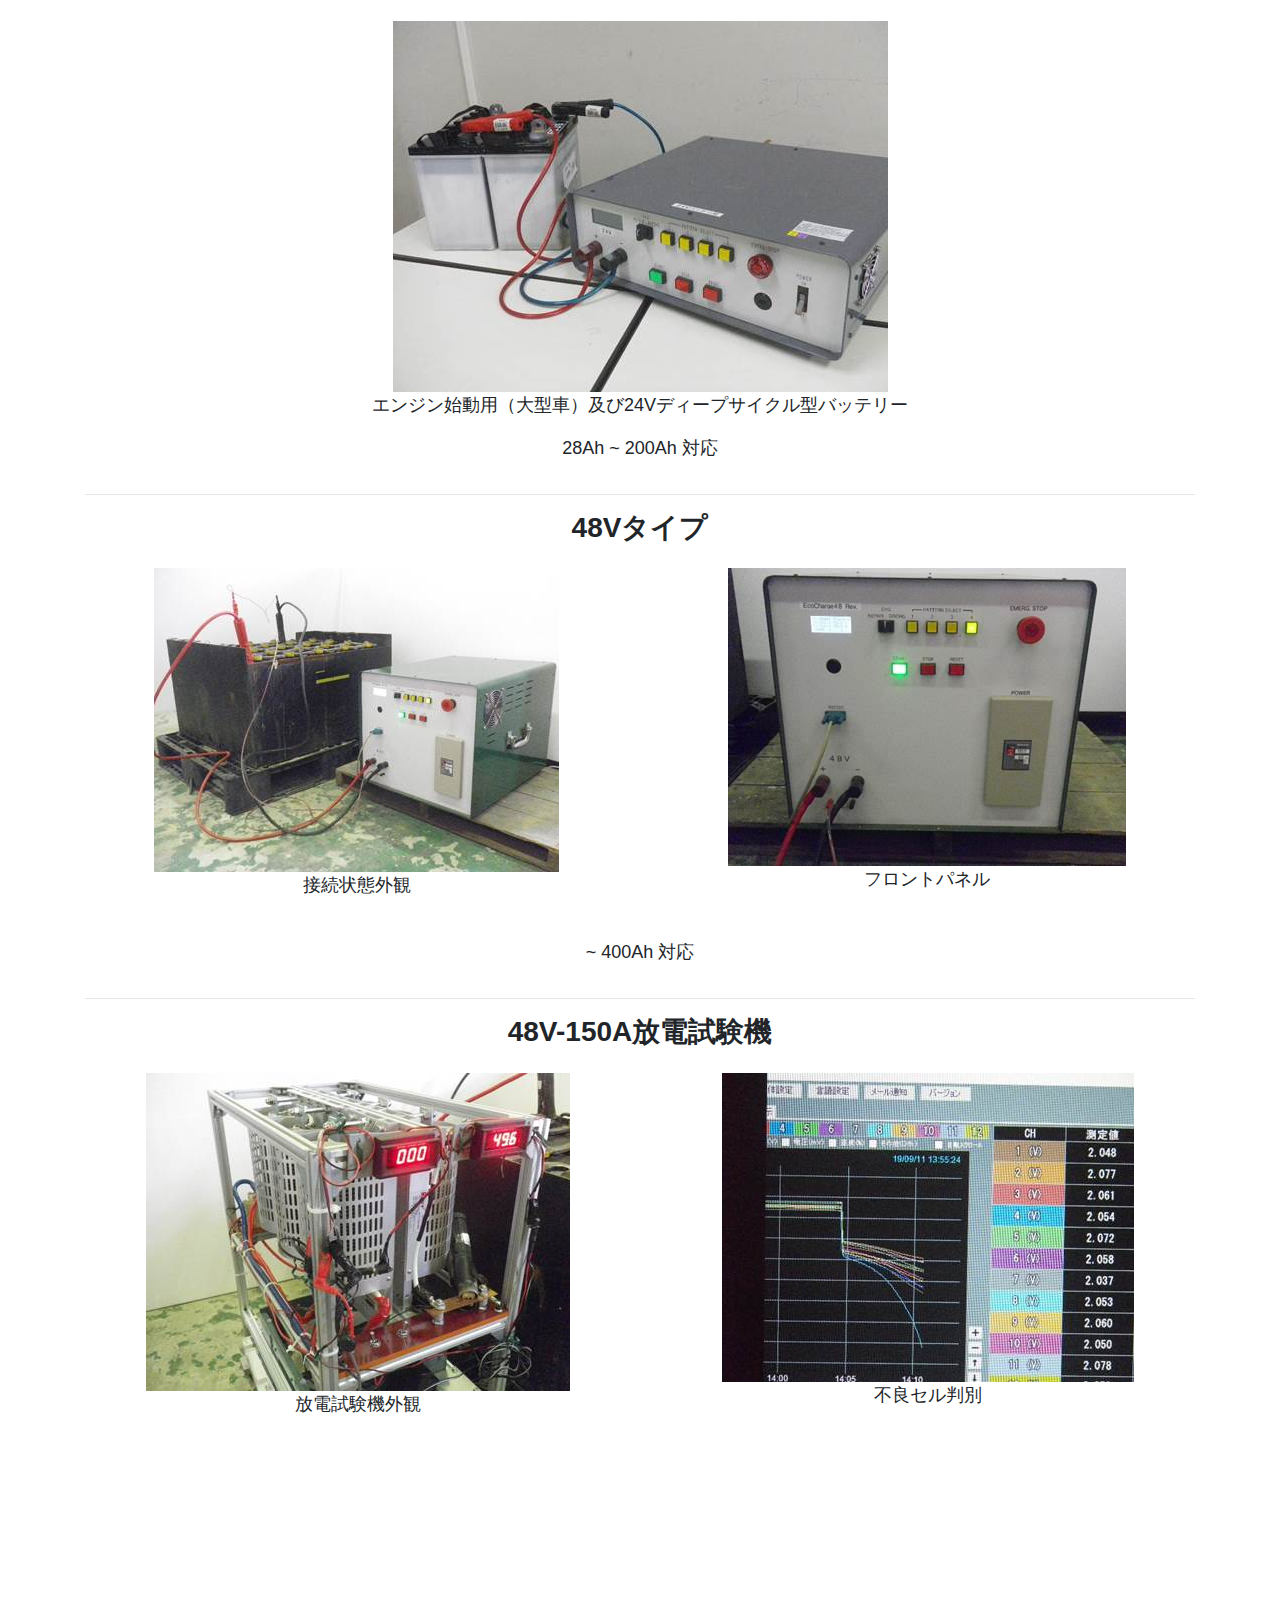
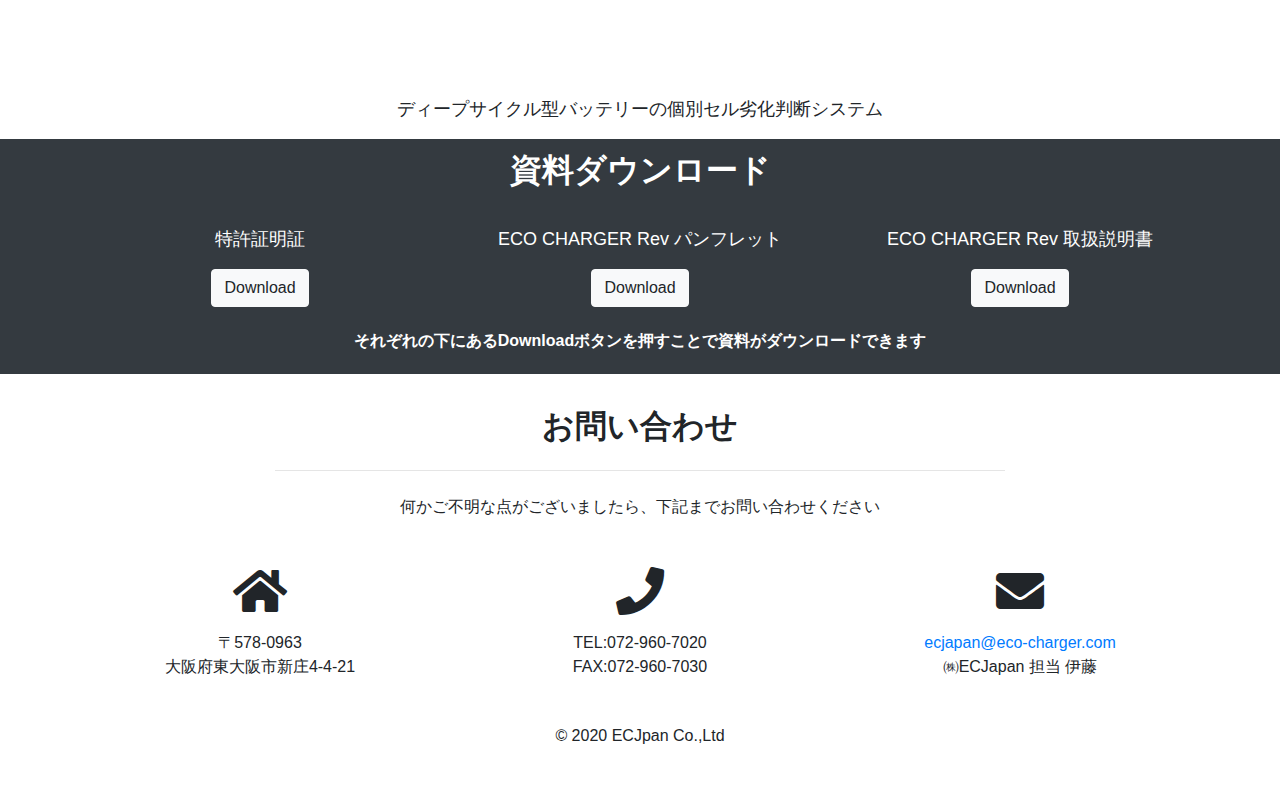
==== commit bd1a8c3e: "separate company. restore embed youtube" ====
--- a/index.html
+++ b/index.html
@@ -123,14 +123,14 @@
               <img src="./image/image012.jpg">
               <p class="description">放電試験機外観</p>
               <div class="embed-responsive embed-responsive-16by9">
-                <iframe class="embed-responsive-item" src="https://youtu.be/NgCo2zvxLIM" allowfullscreen></iframe>
+                <iframe width="560" height="315" src="https://www.youtube.com/embed/NgCo2zvxLIM" frameborder="0" allow="accelerometer; autoplay; encrypted-media; gyroscope; picture-in-picture" allowfullscreen></iframe>
               </div>
             </div>
             <div class="mx-auto d-block ml-auto text-center">
               <img src="./image/image010.jpg">
               <p class="description">不良セル判別</p>
               <div class="embed-responsive embed-responsive-16by9">
-                <iframe class="embed-responsive-item" src="https://youtu.be/dGXmpJUNy_g" allowfullscreen></iframe>
+                <iframe width="560" height="315" src="https://www.youtube.com/embed/dGXmpJUNy_g" frameborder="0" allow="accelerometer; autoplay; encrypted-media; gyroscope; picture-in-picture" allowfullscreen></iframe>
               </div>
             </div>
           </div>
@@ -138,107 +138,6 @@
           <p class="description">ディープサイクル型バッテリーの個別セル劣化判断システム</p>
         </div>
       </div>
-    </div>
-  </section>
-
-  <section class="bg-dark text-white" id="greeting">
-    <div class="container text-center">
-      <br>
-			<h2 class="mb-4">代表挨拶</h2>
-			<div class="row">
-        <div class="col-lg-12 ml-auto text-center">
-          <p class="description">今、世界では多くの環境破壊問題が提起されています。</p>
-          <p class="description">脱炭素社会を旗印に、二酸化炭素の排出を抑える努力が始まっています。</p>
-          <p class="description">私たちが、研究・開発を進めてきた鉛蓄電池の再生機＜エコチャージャーRev.＞は、解体処理されるはずの鉛蓄電池を、全てではありませんがそのままの形状で再び活用できる状態に再生し、延命させる事ができます。</p>
-          <p class="description">鉛蓄電池を再生させることによって、これまでの解体処理により排出されてきた二酸化炭素を削減できます。</p>
-          <p class="description">ほんの小さなことですが、これからも努力を惜しみません。</p>
-        </div>
-      </div>
-      <br>
-      <h2 class="mb-4">会社理念</h2>
-      <div class="row">
-      <div class="col-lg-12 ml-auto text-center">
-          <p class="description">鉛バッテリーの再生機で一流を目指します</p>
-          <p class="description">信頼される技術・製品・サービスを提供します</p>
-          <p class="description">社員一人ひとりの力を活かし、グループの和を尊びます</p>
-          <p class="description">社会的責任を全うし、会社の永続的な発展を目指します</p>
-        </div>
-      </div>
-      <br>
-    </div>
-  </section>
-
-  <section class="text-black" id="company-info">
-    <div class="container text-center">
-      <h1 class="text-uppercase">会社概要</h1>
-      <hr>
-			<div class="row">
-				<div class="col-lg-4 ml-auto text-center">
-					<p class="description">名称</p>
-				</div>
-				<div class="col-lg-8 ml-auto text-center">
-					<p class="description">株式会社ECJapan</p>
-				</div>
-      </div>
-      <hr>
-			<div class="row">
-				<div class="col-lg-4 ml-auto text-center">
-					<p class="description">設立</p>
-				</div>
-				<div class="col-lg-8 ml-auto text-center">
-					<p class="description">2017年12月</p>
-				</div>
-      </div>
-      <hr>
-			<div class="row">
-				<div class="col-lg-4 ml-auto text-center">
-					<p class="description">代表</p>
-				</div>
-				<div class="col-lg-8 ml-auto text-center">
-					<p class="description">代表取締役　伊藤信彦</p>
-				</div>
-      </div>
-      <hr>
-			<div class="row">
-				<div class="col-lg-4 ml-auto text-center">
-					<p class="description">本社所在地</p>
-				</div>
-				<div class="col-lg-8 ml-auto text-center">
-          <p class="description">〒578-0963　大阪府東大阪市新庄４丁目４番２１号</p>
-          <p class="description">TEL 072-960-7020    FAX 072-960-7030</p>
-				</div>
-      </div>
-      <hr>
-			<div class="row">
-				<div class="col-lg-4 ml-auto text-center">
-					<p class="description">事業内容</p>
-				</div>
-				<div class="col-lg-8 ml-auto text-center">
-          <p class="description">鉛蓄電池再生機　研究・開発　製造販売</p>
-          <p class="description">鉛蓄電池の再生及び販売</p>
-				</div>
-      </div>
-      <hr>
-			<div class="row">
-				<div class="col-lg-4 ml-auto text-center">
-					<p class="description">産学共同開発</p>
-				</div>
-				<div class="col-lg-8 ml-auto text-center">
-					<p class="description">参加団体：独立行政法人国立高等専門学校機構・富山高等専門学校</p>
-				</div>
-      </div>
-      <hr>
-			<div class="row">
-				<div class="col-lg-4 ml-auto text-center">
-					<p class="description">関連会社</p>
-				</div>
-				<div class="col-lg-8 ml-auto text-center">
-          <p class="description">小松貿易株式会社</p>
-					<p class="description">Japan Network Services Inc.</p>
-					<p class="description">トリニティーJapan株式会社</p>
-				</div>
-      </div>
-      <hr>
     </div>
   </section>
 
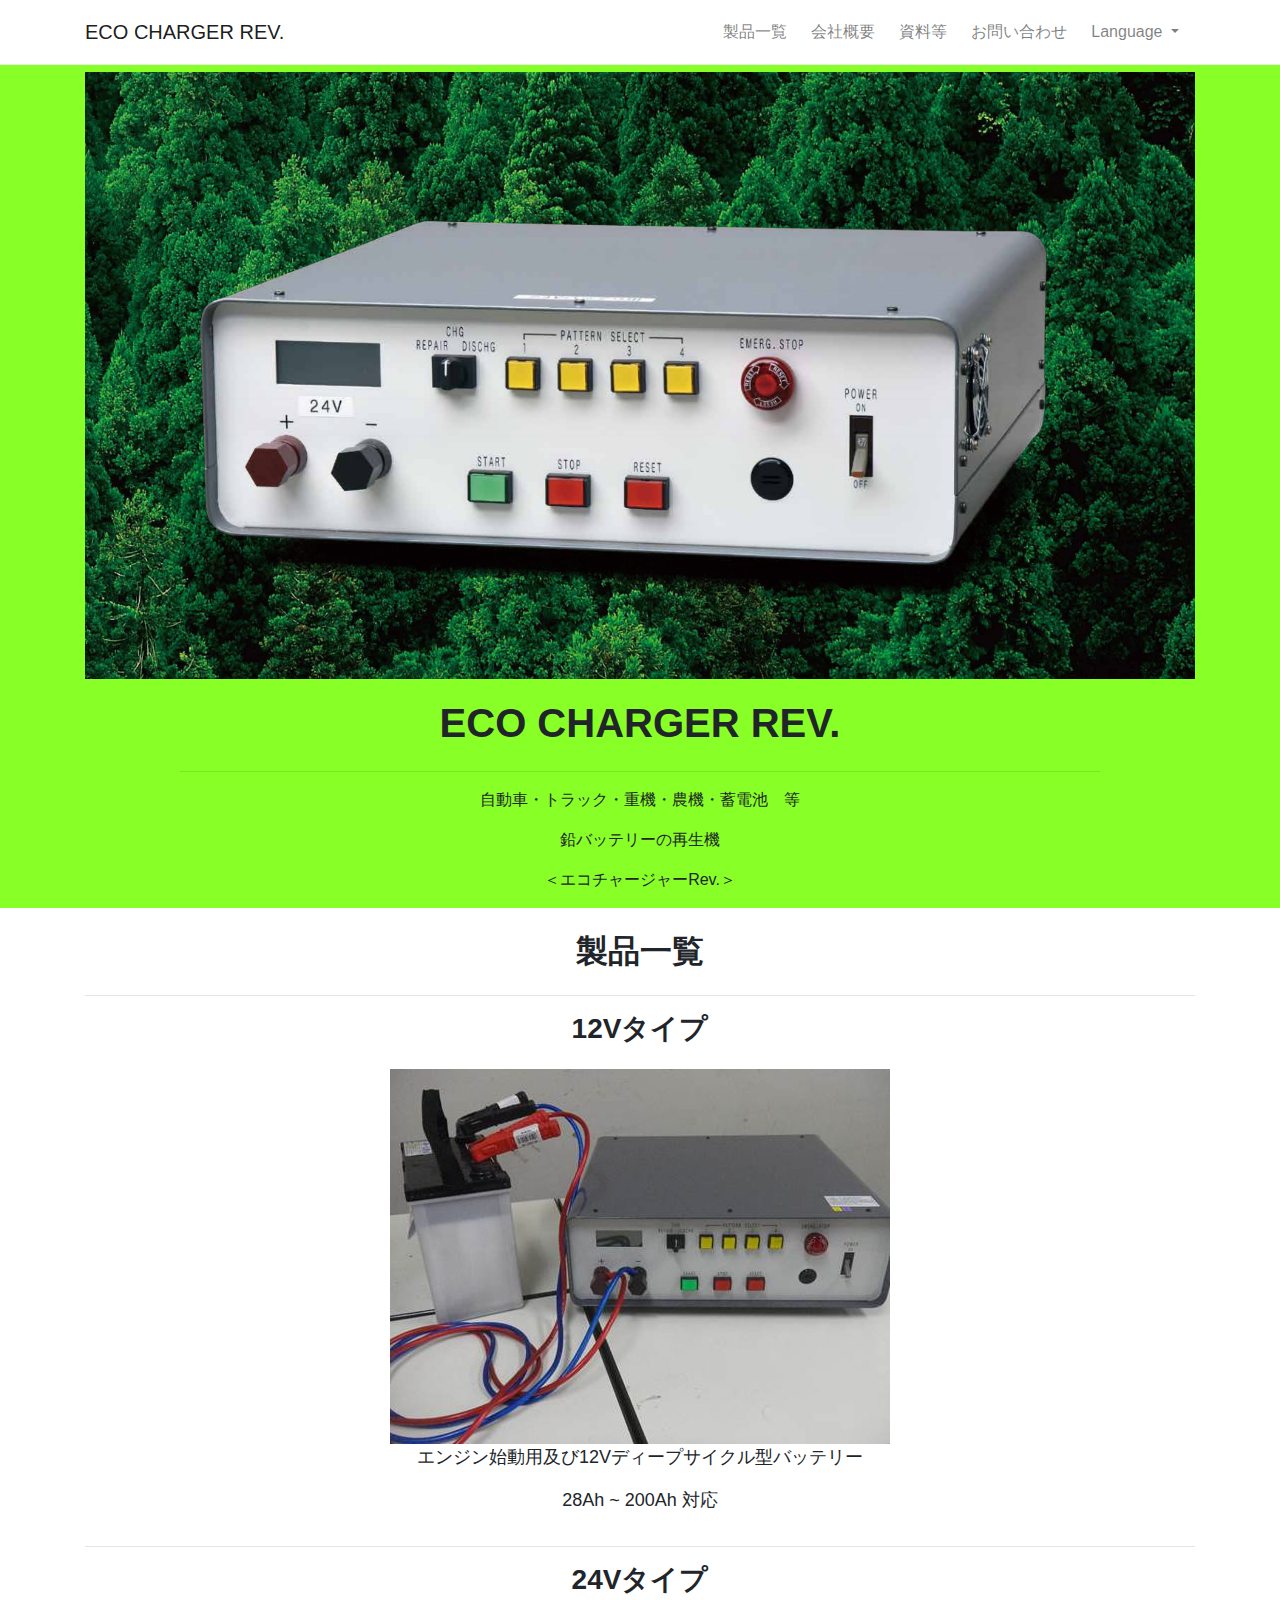
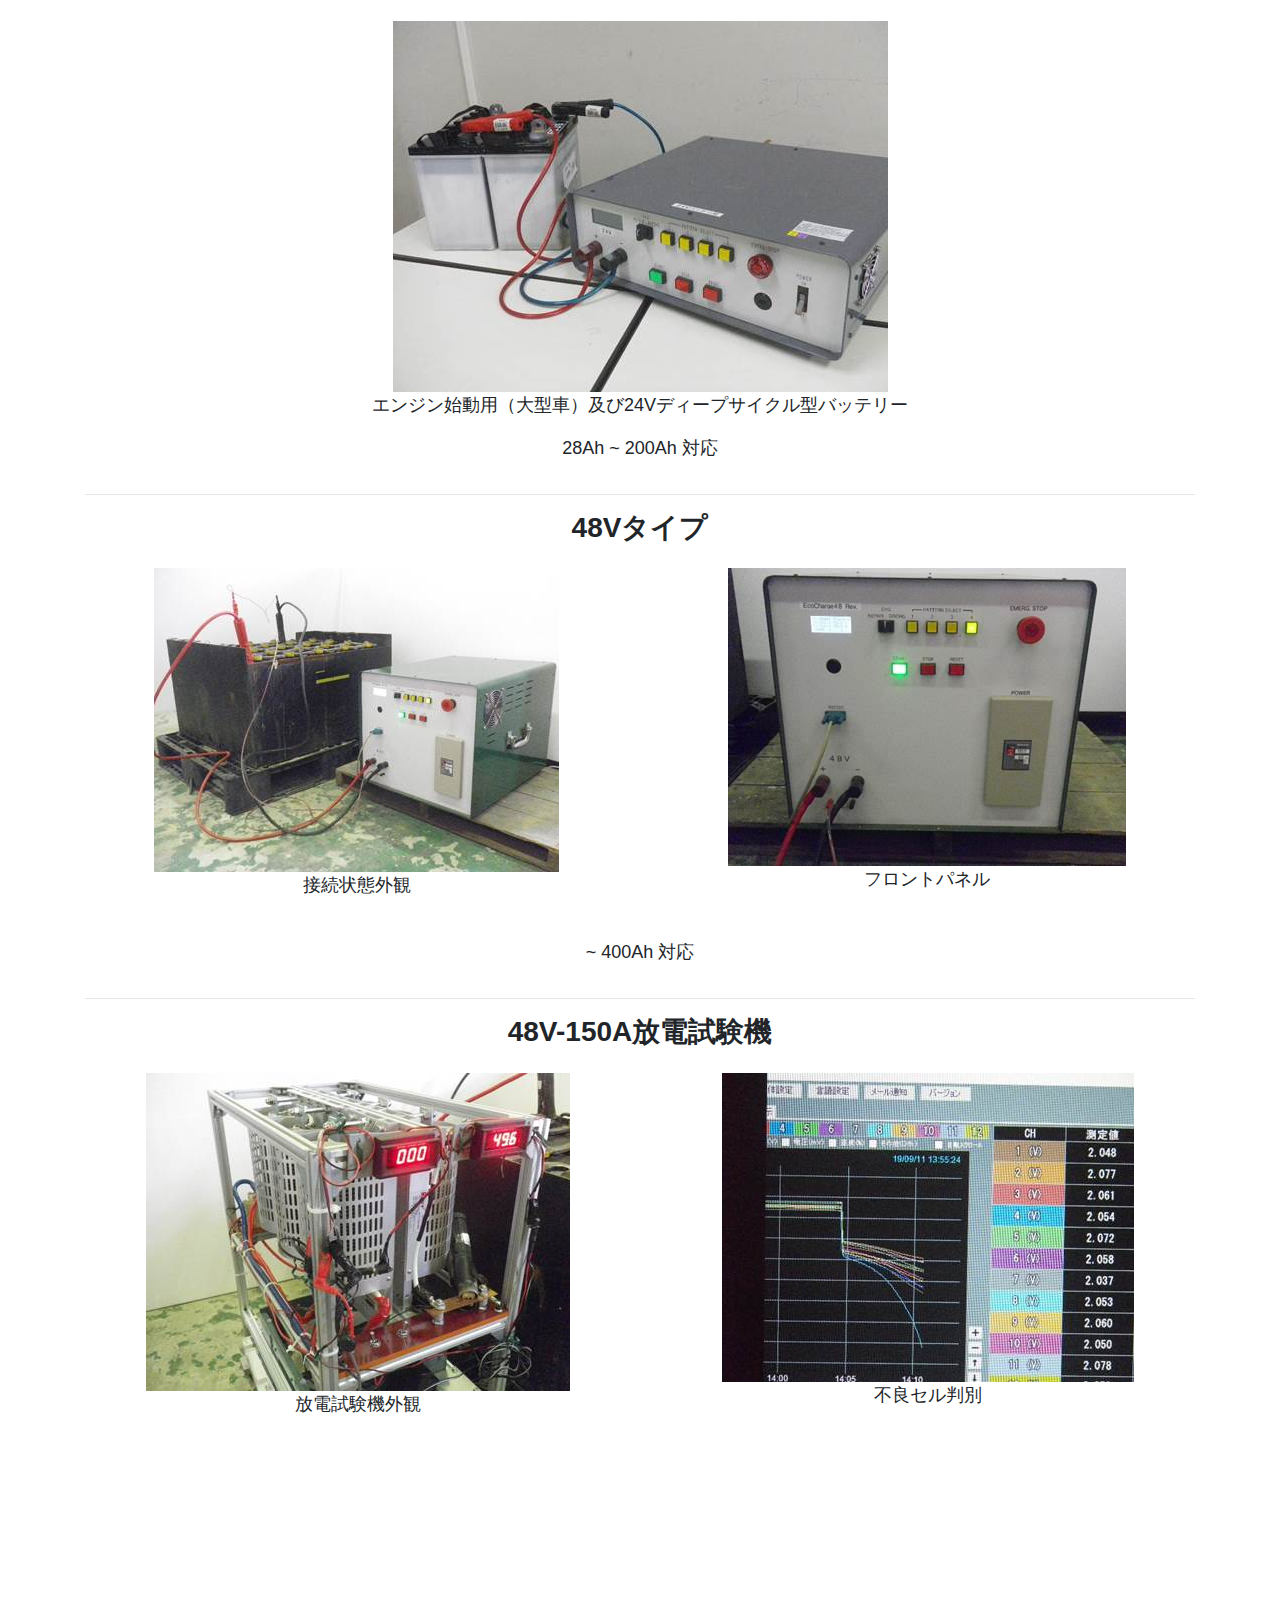
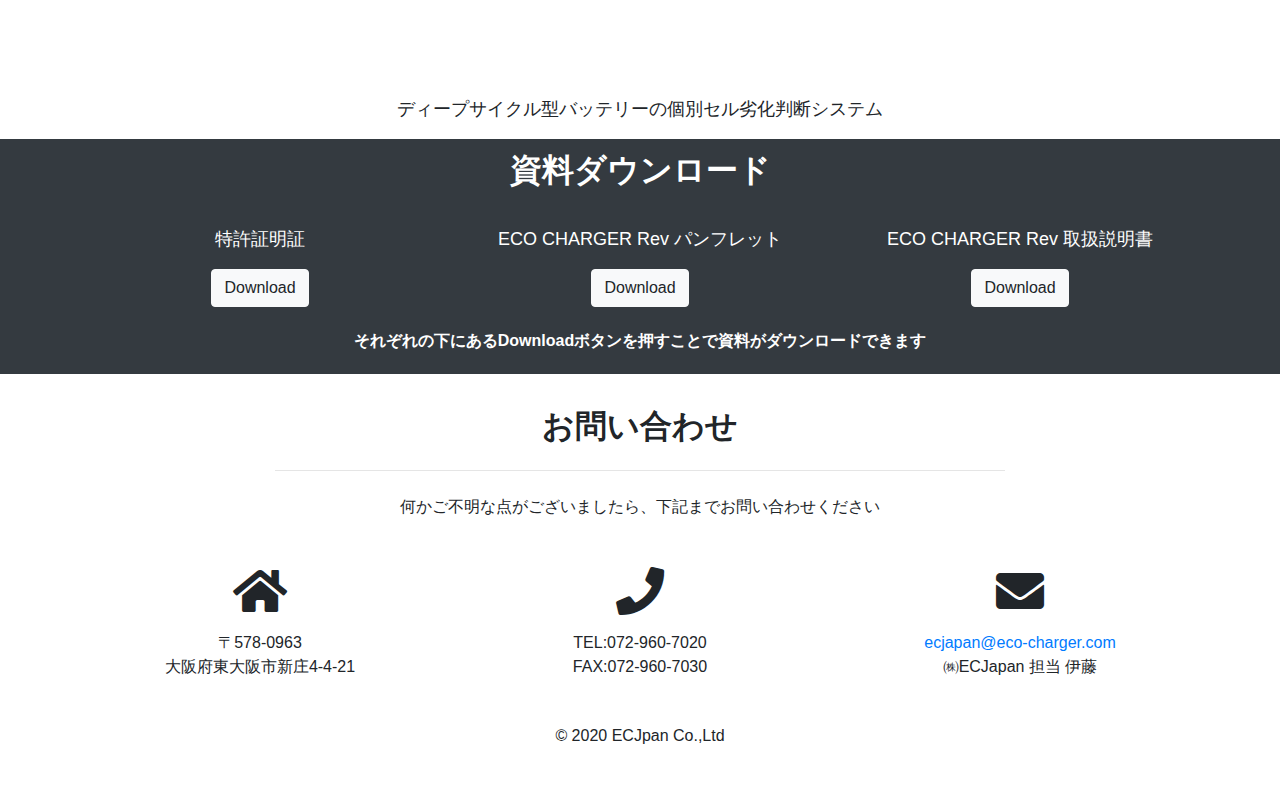
==== commit db122ff3: "sepalate pages" ====
--- a/index.html
+++ b/index.html
@@ -26,10 +26,7 @@
             <a class="nav-link js-scroll-trigger" href="https://mizumotolab.github.io/#products">製品一覧</a>
           </li>
           <li class="nav-item">
-            <a class="nav-link js-scroll-trigger" href="https://mizumotolab.github.io/#greeting">代表挨拶</a>
-          </li>
-          <li class="nav-item">
-            <a class="nav-link js-scroll-trigger" href="https://mizumotolab.github.io/#company-info">会社概要</a>
+            <a class="nav-link js-scroll-trigger" href="https://mizumotolab.github.io/company.html">会社概要</a>
           </li>
           <li class="nav-item">
             <a class="nav-link js-scroll-trigger" href="https://mizumotolab.github.io/#introduce">資料等</a>
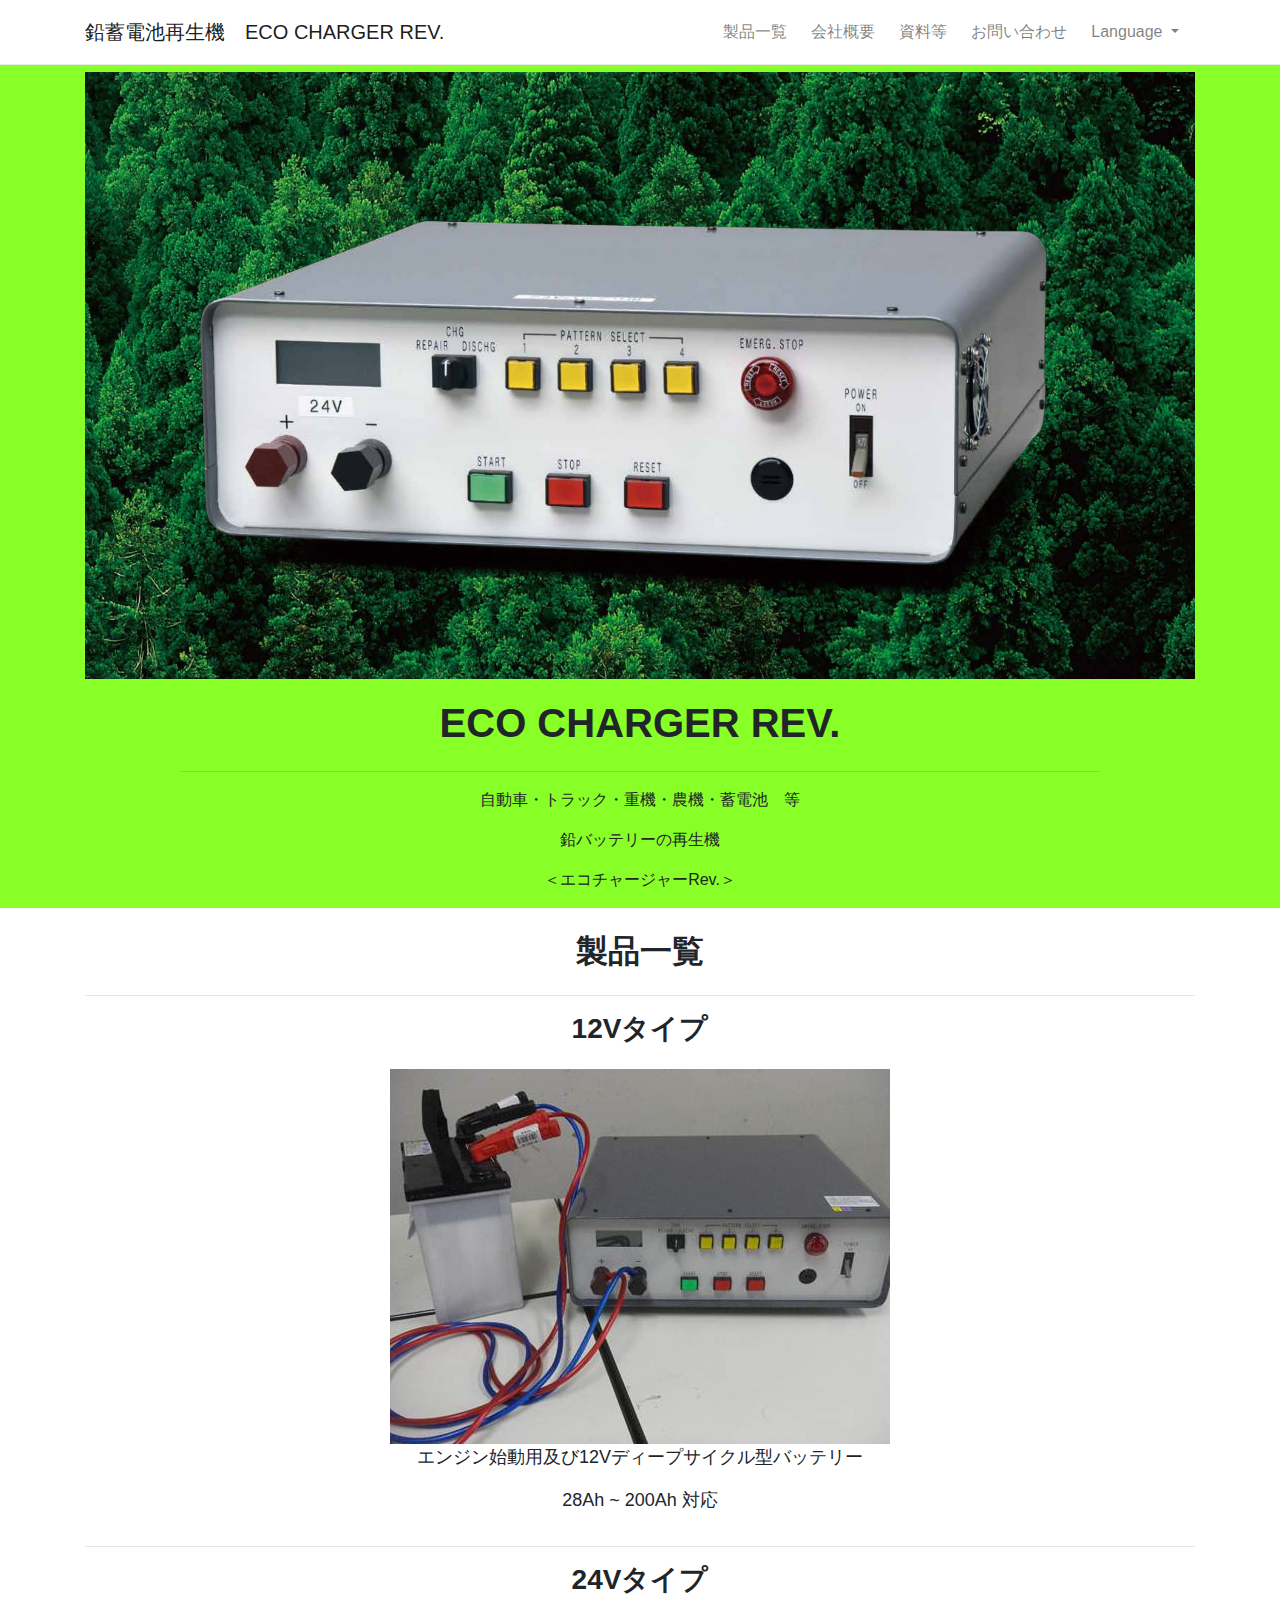
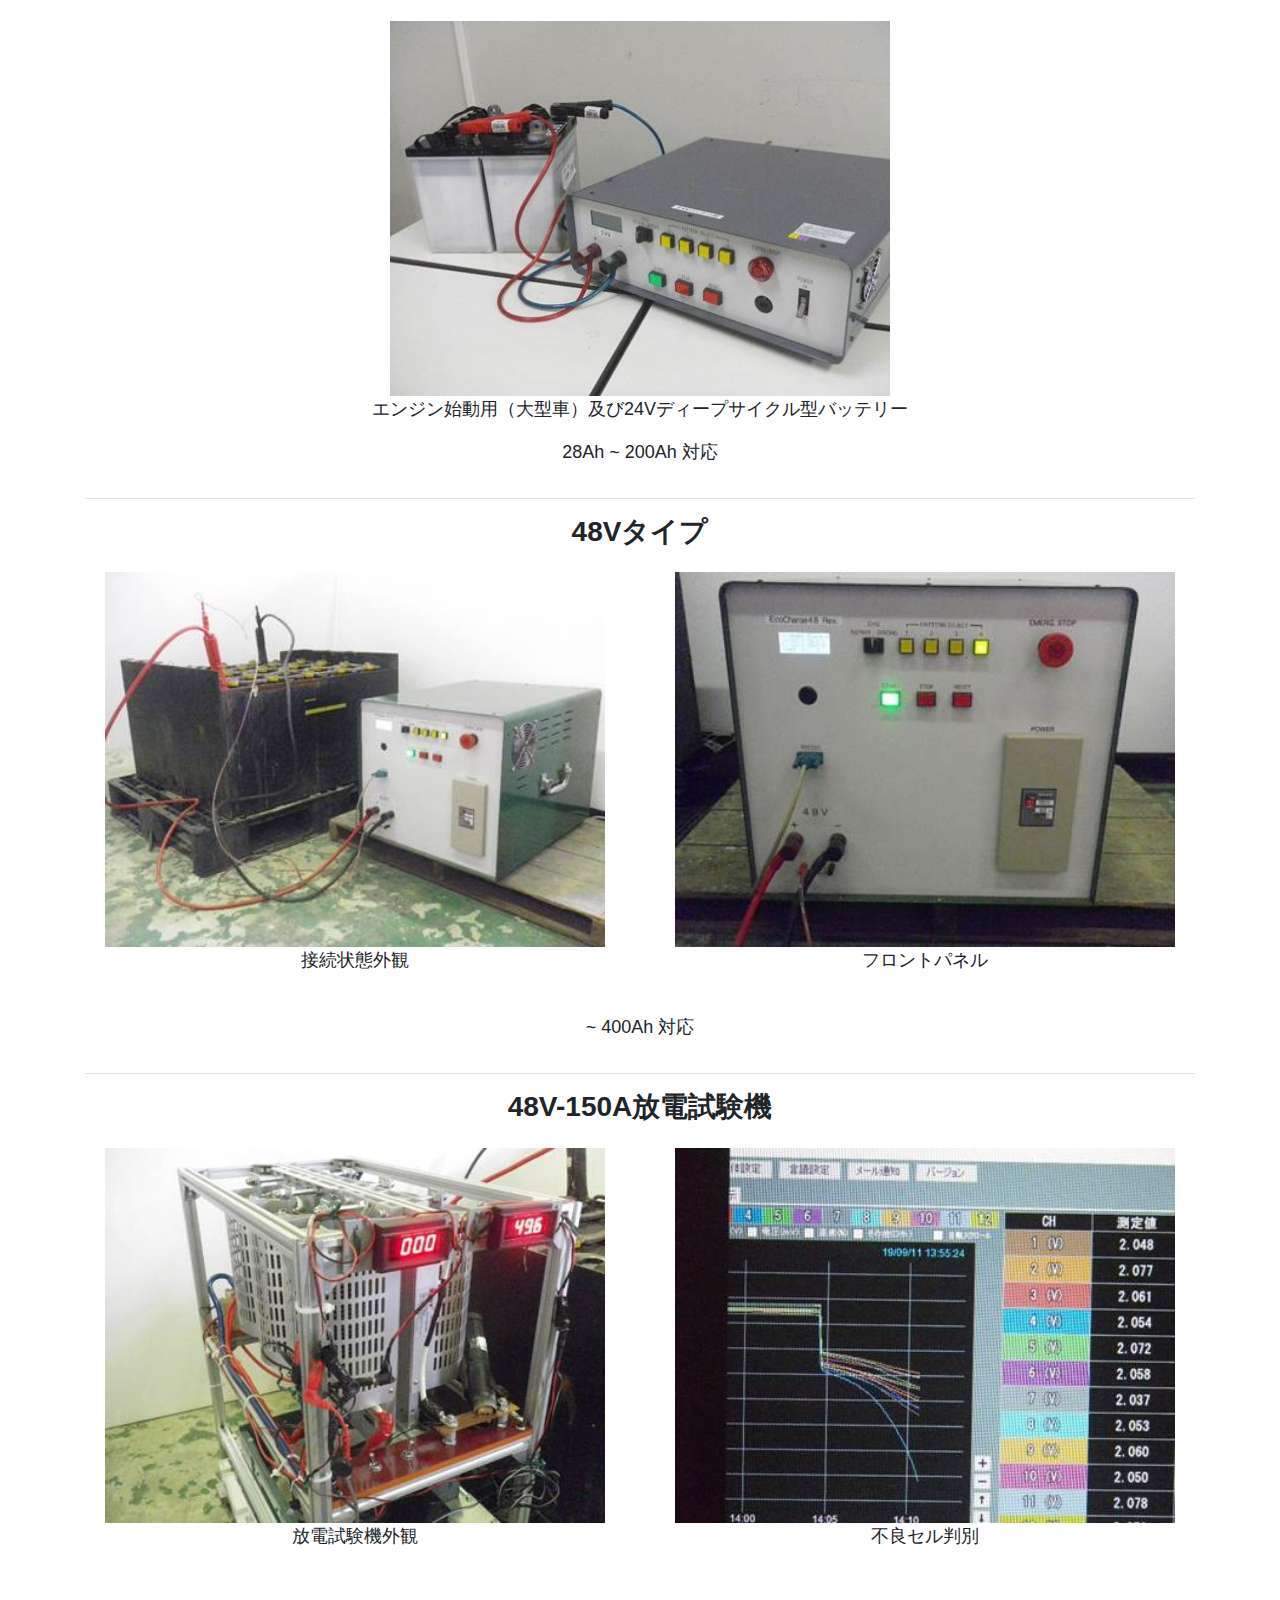
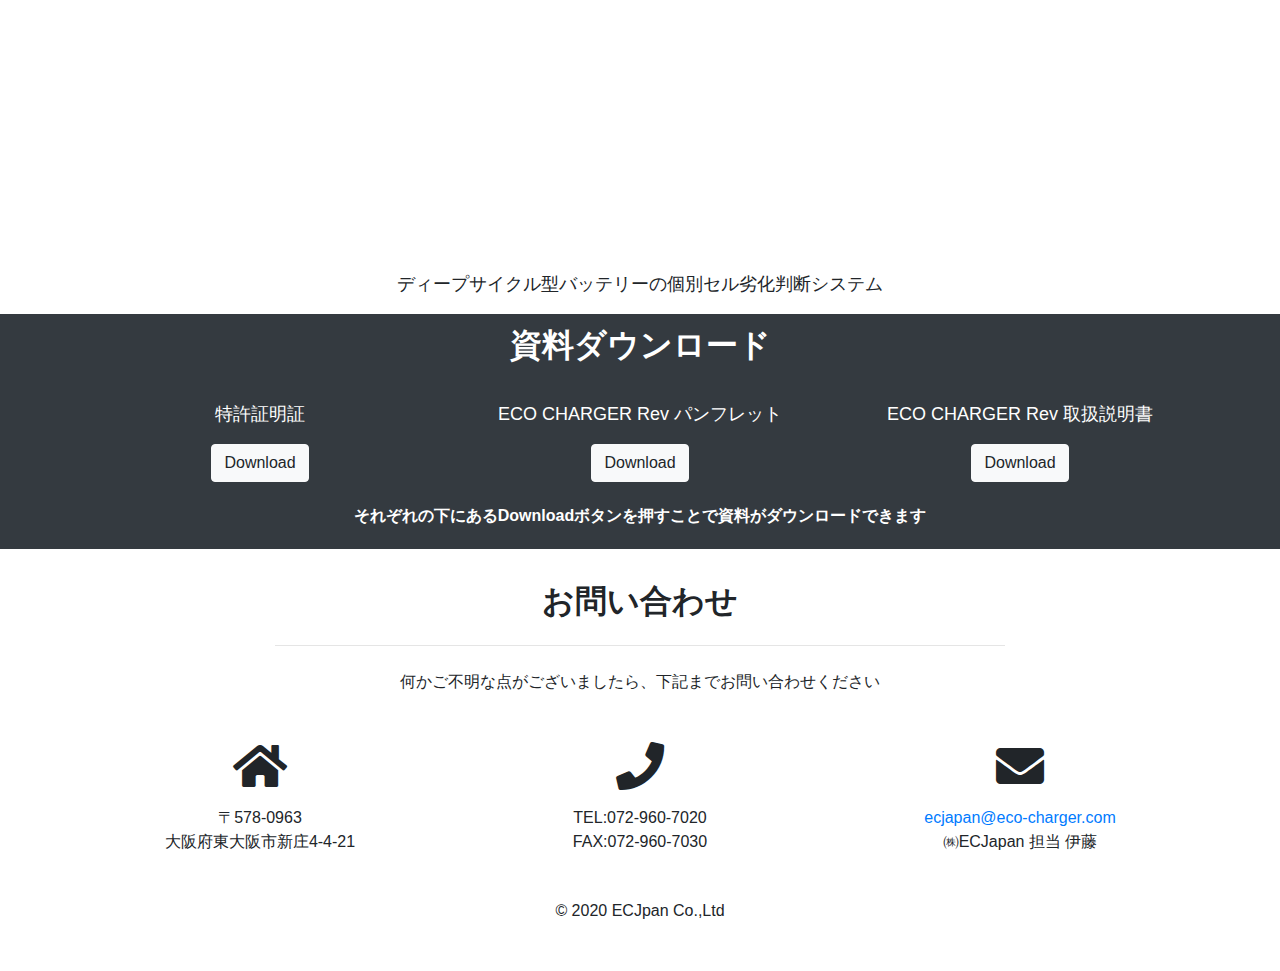
==== commit a46bfaa5: "change image size" ====
--- a/index.html
+++ b/index.html
@@ -16,7 +16,7 @@
   <!-- Navigation -->
   <nav class="navbar navbar-expand-lg navbar-light fixed-top navbar-shrink bar" id="mainNav">
     <div class="container">
-      <a class="navbar-brand js-scroll-trigger" href="https://mizumotolab.github.io/#page-top">ECO CHARGER REV.</a>
+      <a class="navbar-brand js-scroll-trigger" href="https://mizumotolab.github.io/#page-top">鉛蓄電池再生機　ECO CHARGER REV.</a>
       <button class="navbar-toggler navbar-toggler-right" type="button" data-toggle="collapse" data-target="#navbarResponsive" aria-controls="navbarResponsive" aria-expanded="false" aria-label="Toggle navigation">
         <span class="navbar-toggler-icon"></span>
       </button>
@@ -79,7 +79,7 @@
       <div class="row">
         <div class="col-lg-12 ml-auto text-center">
           <h3 class="mb-4">12Vタイプ</h3>
-          <img src="./image/image002.jpg">
+          <img width="500" height="375" src="./image/image002.jpg" class="img-responsive">
           <p class="description">エンジン始動用及び12Vディープサイクル型バッテリー</p>
           <p class="description">28Ah ~ 200Ah 対応</p>
         </div>
@@ -88,7 +88,7 @@
       <div class="row">
         <div class="col-lg-12 ml-auto text-center">
           <h3 class="mb-4">24Vタイプ</h3>
-          <img src="./image/image004.jpg">
+          <img width="500" height="375" src="./image/image004.jpg" class="img-responsive">
           <p class="description">エンジン始動用（大型車）及び24Vディープサイクル型バッテリー</p>
           <p class="description">28Ah ~ 200Ah 対応</p>
         </div>
@@ -99,11 +99,11 @@
           <h3 class="mb-4">48Vタイプ</h3>
           <div class="row">
             <div class="mx-auto d-block ml-auto text-center">
-              <img src="./image/image008.jpg">
+              <img width="500" height="375" src="./image/image008.jpg" class="img-responsive">
               <p class="description">接続状態外観</p>
             </div>
             <div class="mx-auto d-block ml-auto text-center">
-              <img src="./image/image006.jpg">
+              <img width="500" height="375" src="./image/image006.jpg" class="img-responsive">
               <p class="description">フロントパネル</p>
             </div>
           </div>
@@ -117,14 +117,14 @@
           <h3 class="mb-4">48V-150A放電試験機</h3>
           <div class="row">
             <div class="mx-auto d-block ml-auto text-center">
-              <img src="./image/image012.jpg">
+              <img width="500" height="375" src="./image/image012.jpg" class="img-responsive">
               <p class="description">放電試験機外観</p>
               <div class="embed-responsive embed-responsive-16by9">
                 <iframe width="560" height="315" src="https://www.youtube.com/embed/NgCo2zvxLIM" frameborder="0" allow="accelerometer; autoplay; encrypted-media; gyroscope; picture-in-picture" allowfullscreen></iframe>
               </div>
             </div>
             <div class="mx-auto d-block ml-auto text-center">
-              <img src="./image/image010.jpg">
+              <img width="500" height="375" src="./image/image010.jpg" class="img-responsive">
               <p class="description">不良セル判別</p>
               <div class="embed-responsive embed-responsive-16by9">
                 <iframe width="560" height="315" src="https://www.youtube.com/embed/dGXmpJUNy_g" frameborder="0" allow="accelerometer; autoplay; encrypted-media; gyroscope; picture-in-picture" allowfullscreen></iframe>
@@ -152,7 +152,7 @@
 				</div>
 				<div class="col-lg-4 mr-auto text-center">
 					<p class="description">ECO CHARGER Rev 取扱説明書</p>
-					<a class="btn btn-light btn-xl sr-button" href="https://mizumotolab.github.io/download/manual.pdf" download="manual.docx">Download</a>
+					<a class="btn btn-light btn-xl sr-button" href="https://mizumotolab.github.io/download/manual.pdf" download="manual.pdf">Download</a>
 				</div>
 			</div>
 			<h4>それぞれの下にあるDownloadボタンを押すことで資料がダウンロードできます</h4>
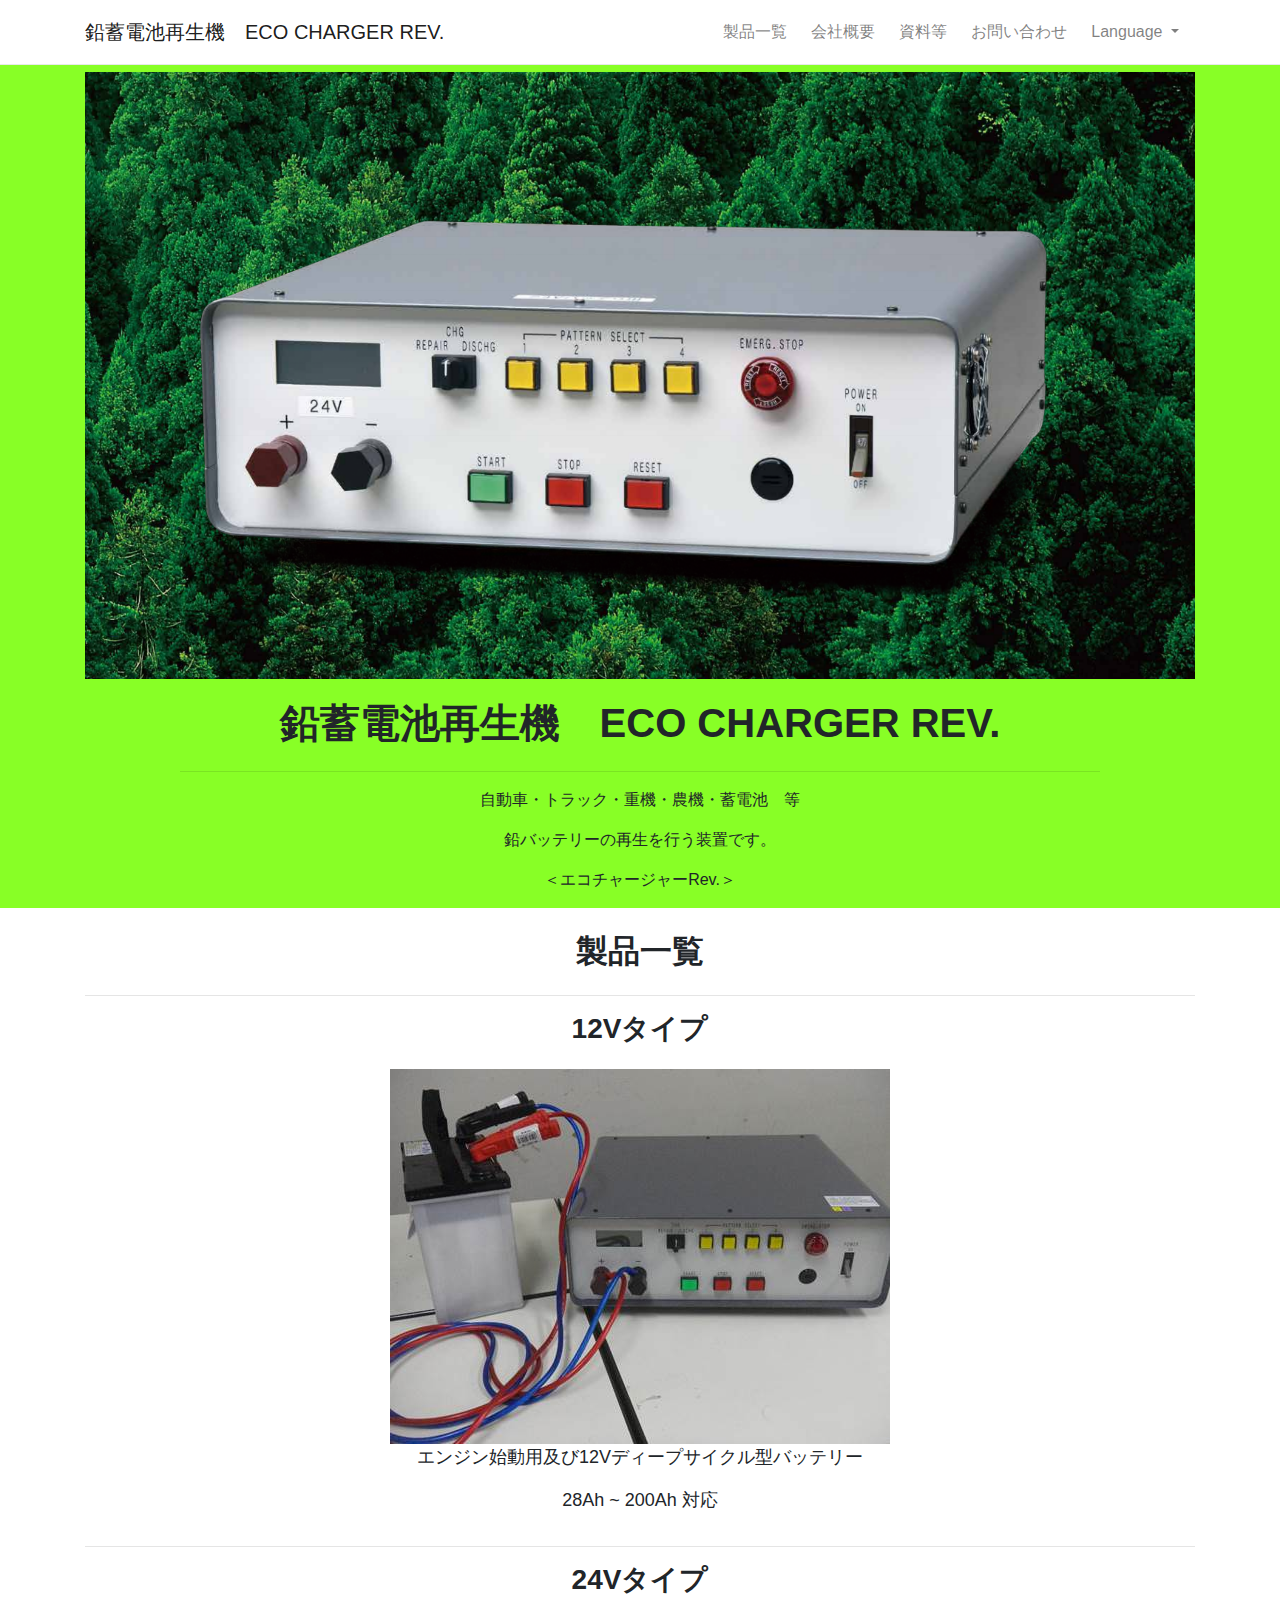
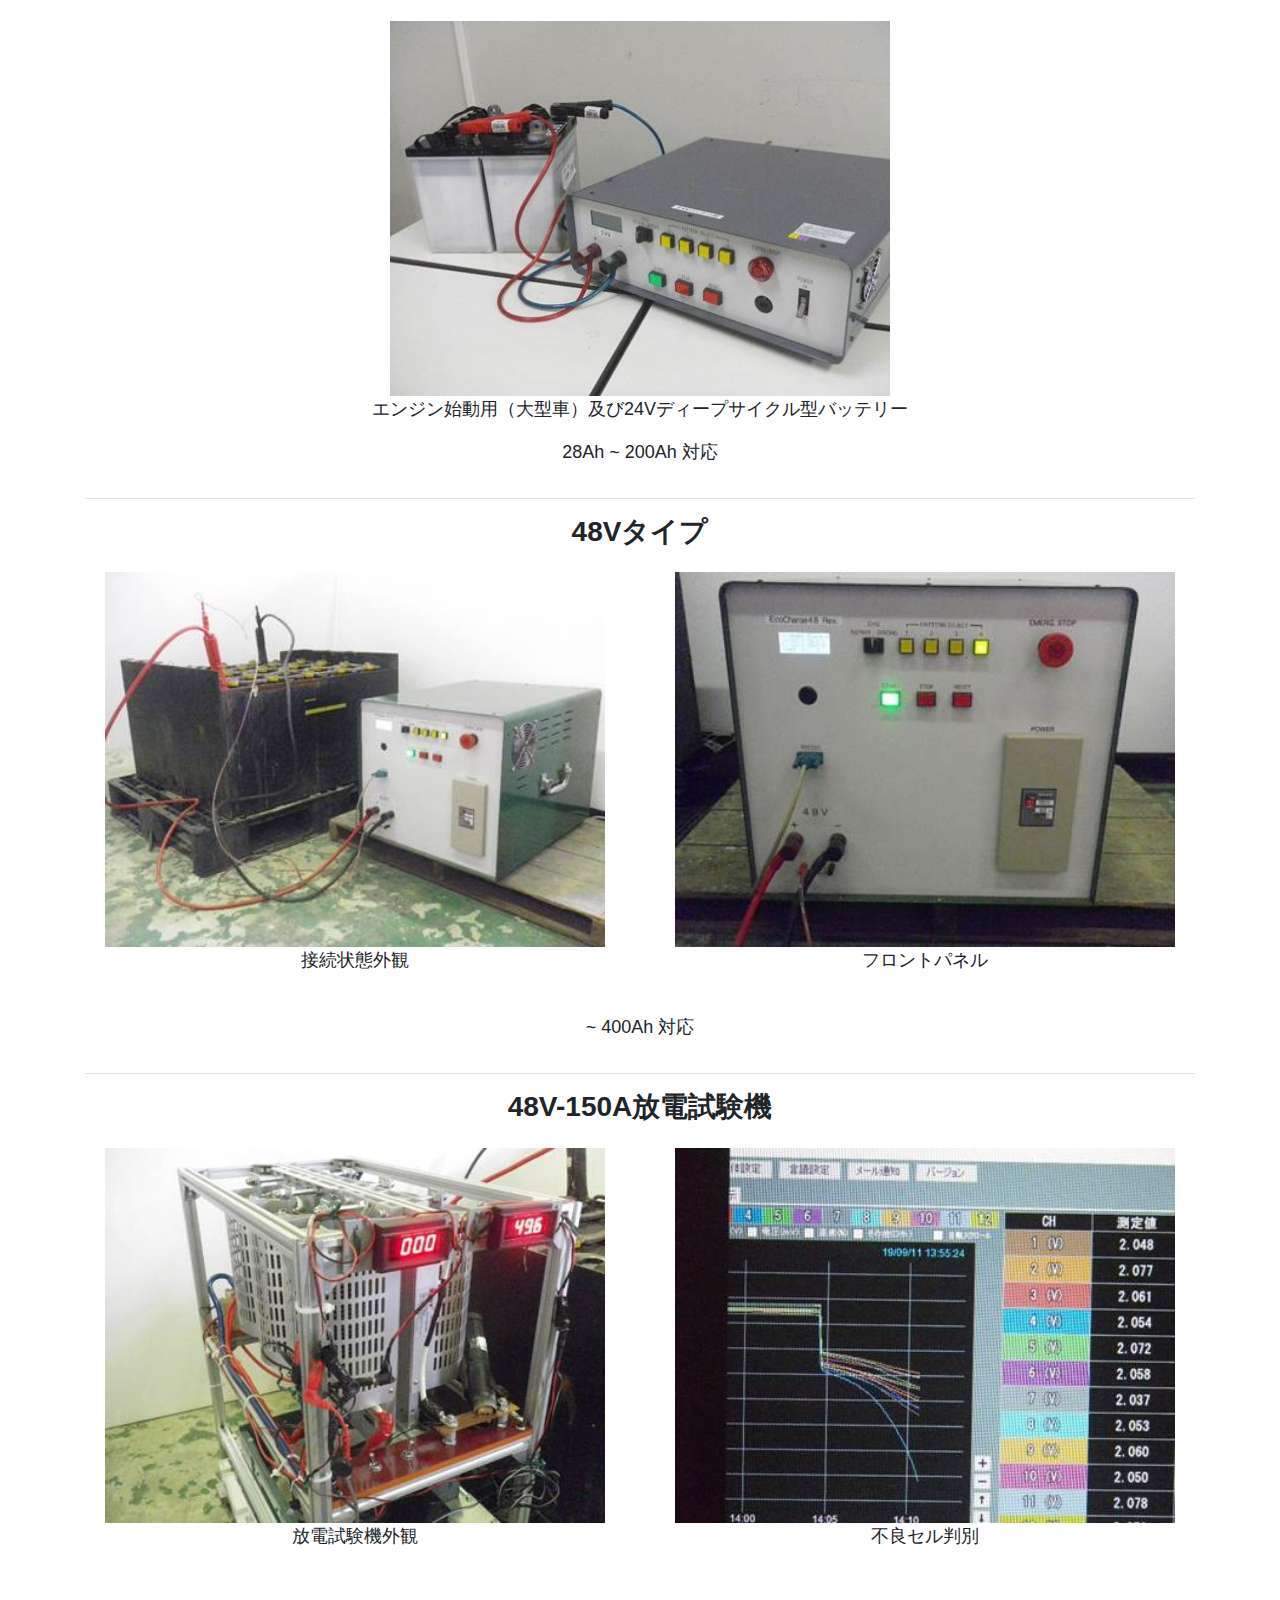
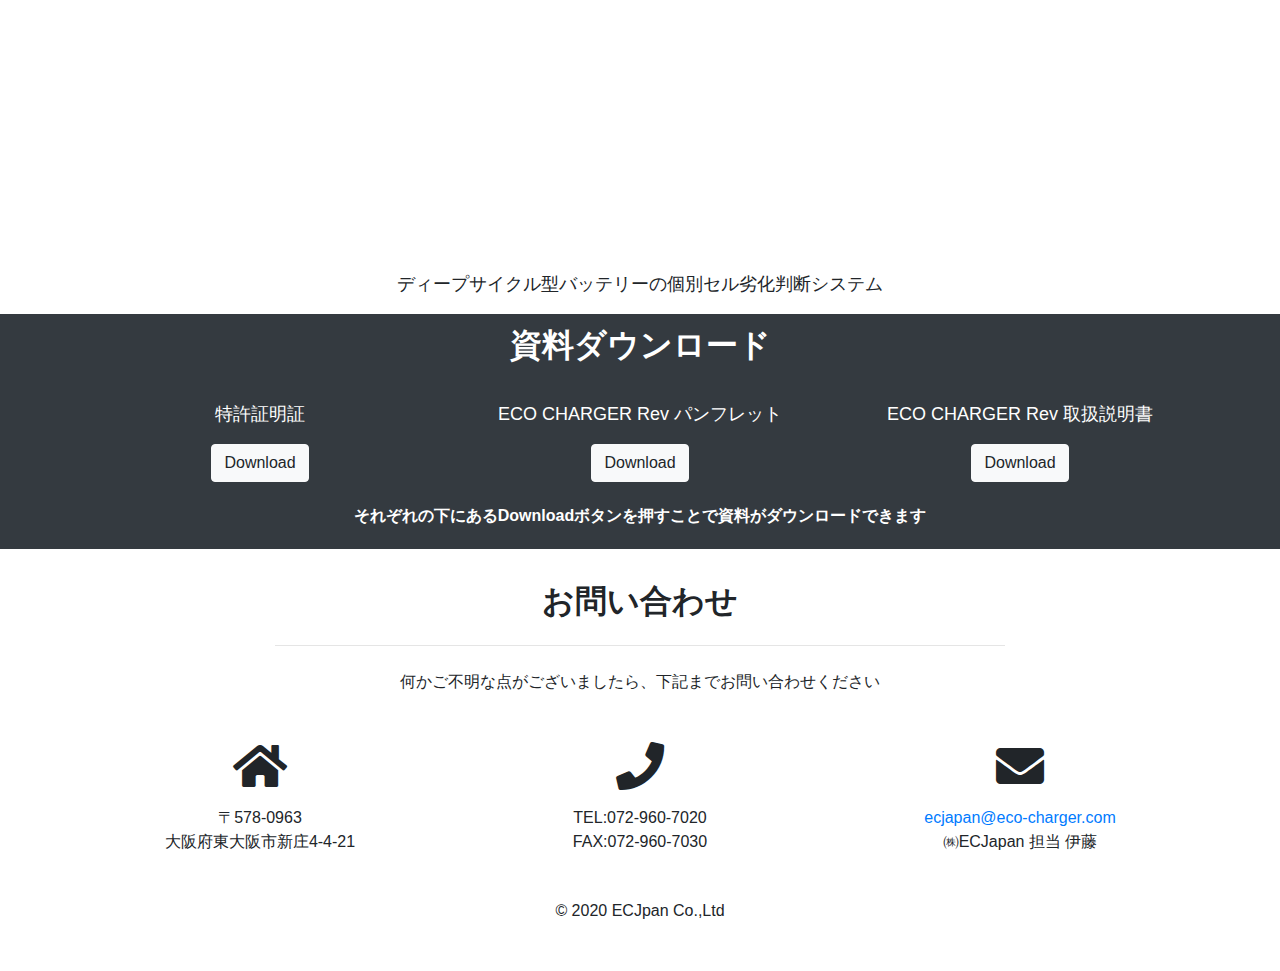
==== commit 67f6246c: "add text" ====
--- a/index.html
+++ b/index.html
@@ -58,13 +58,13 @@
       <div class="row">
         <div class="col-lg-10 mx-auto">
           <h1 class="text-uppercase">
-            <strong>ECO CHARGER Rev.</strong>
+            <strong>鉛蓄電池再生機　ECO CHARGER Rev.</strong>
           </h1>
           <hr>
         </div>
         <div class="col-lg-8 mx-auto">
           <p class="text-faded">自動車・トラック・重機・農機・蓄電池　等</p>
-          <p class="text-faded">鉛バッテリーの再生機</p>
+          <p class="text-faded">鉛バッテリーの再生を行う装置です。</p>
           <p class="text-faded">＜エコチャージャーRev.＞</p>
         </div>
       </div>
